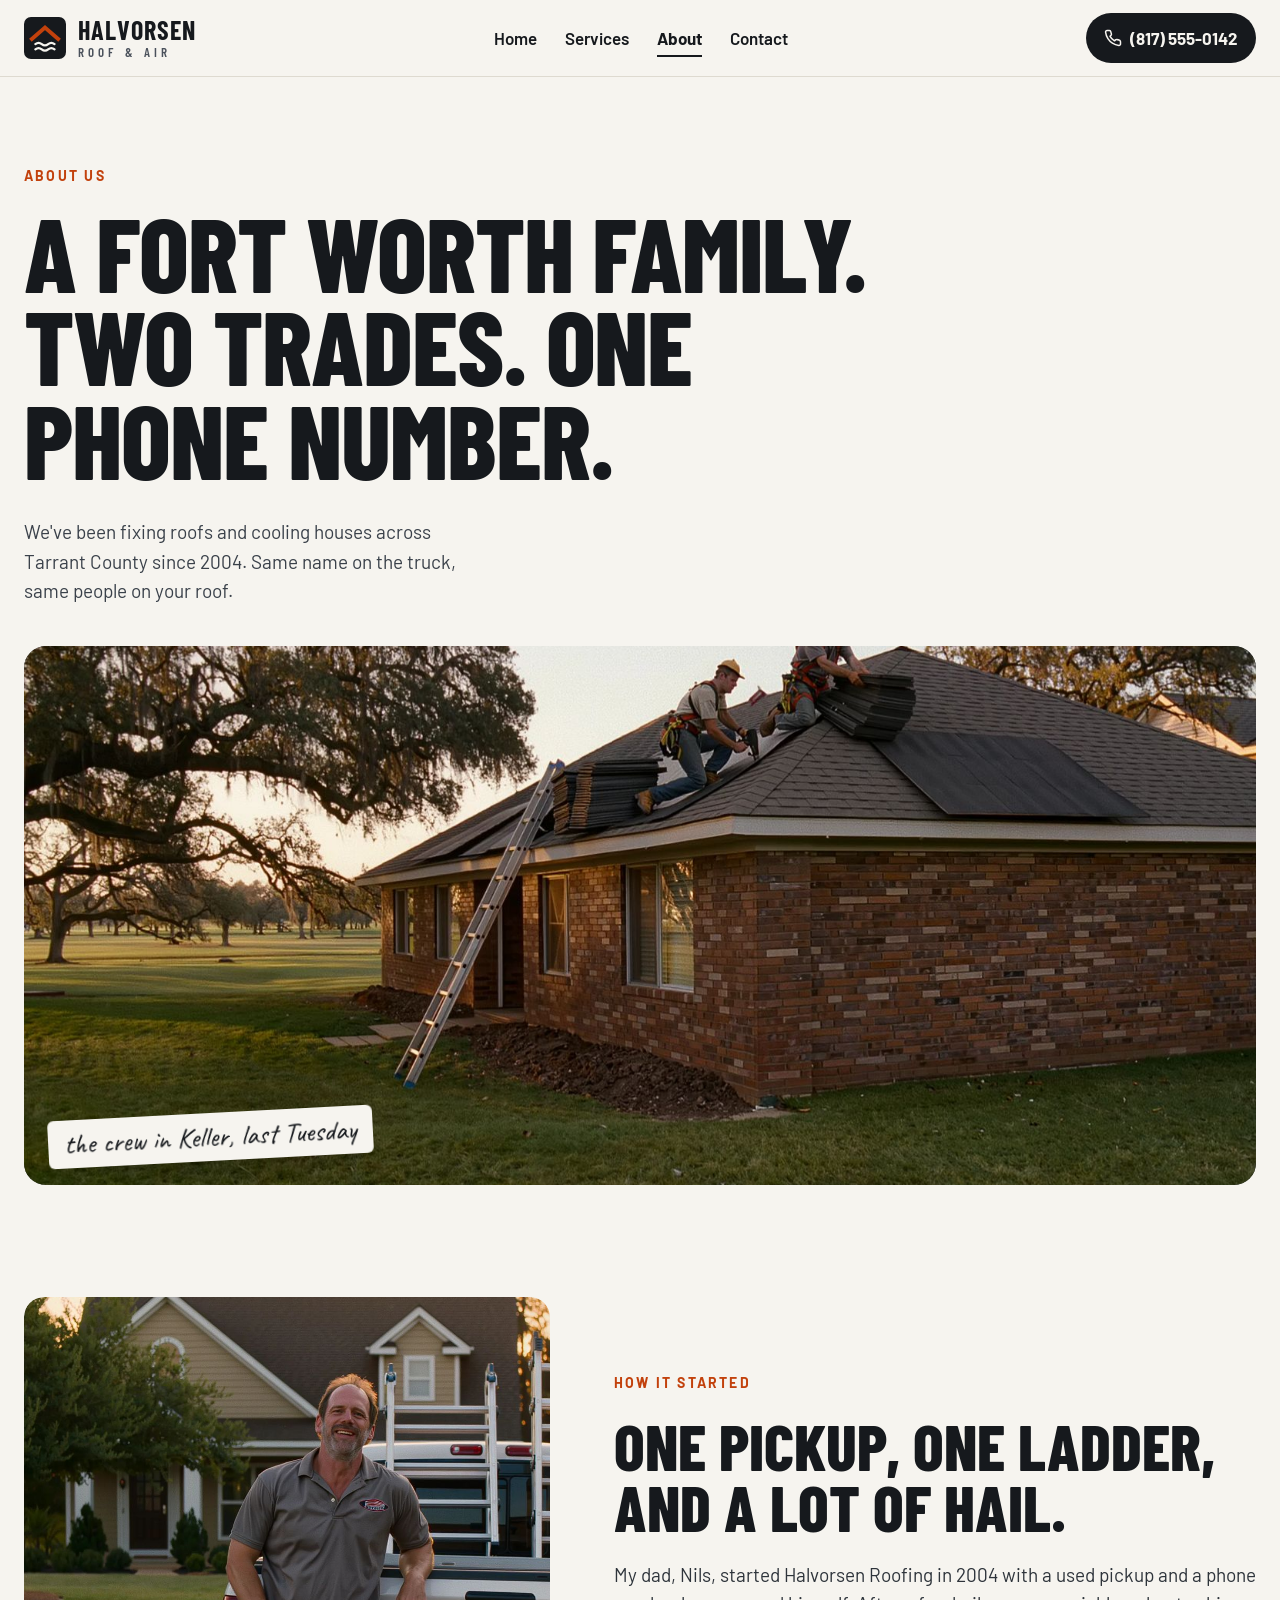
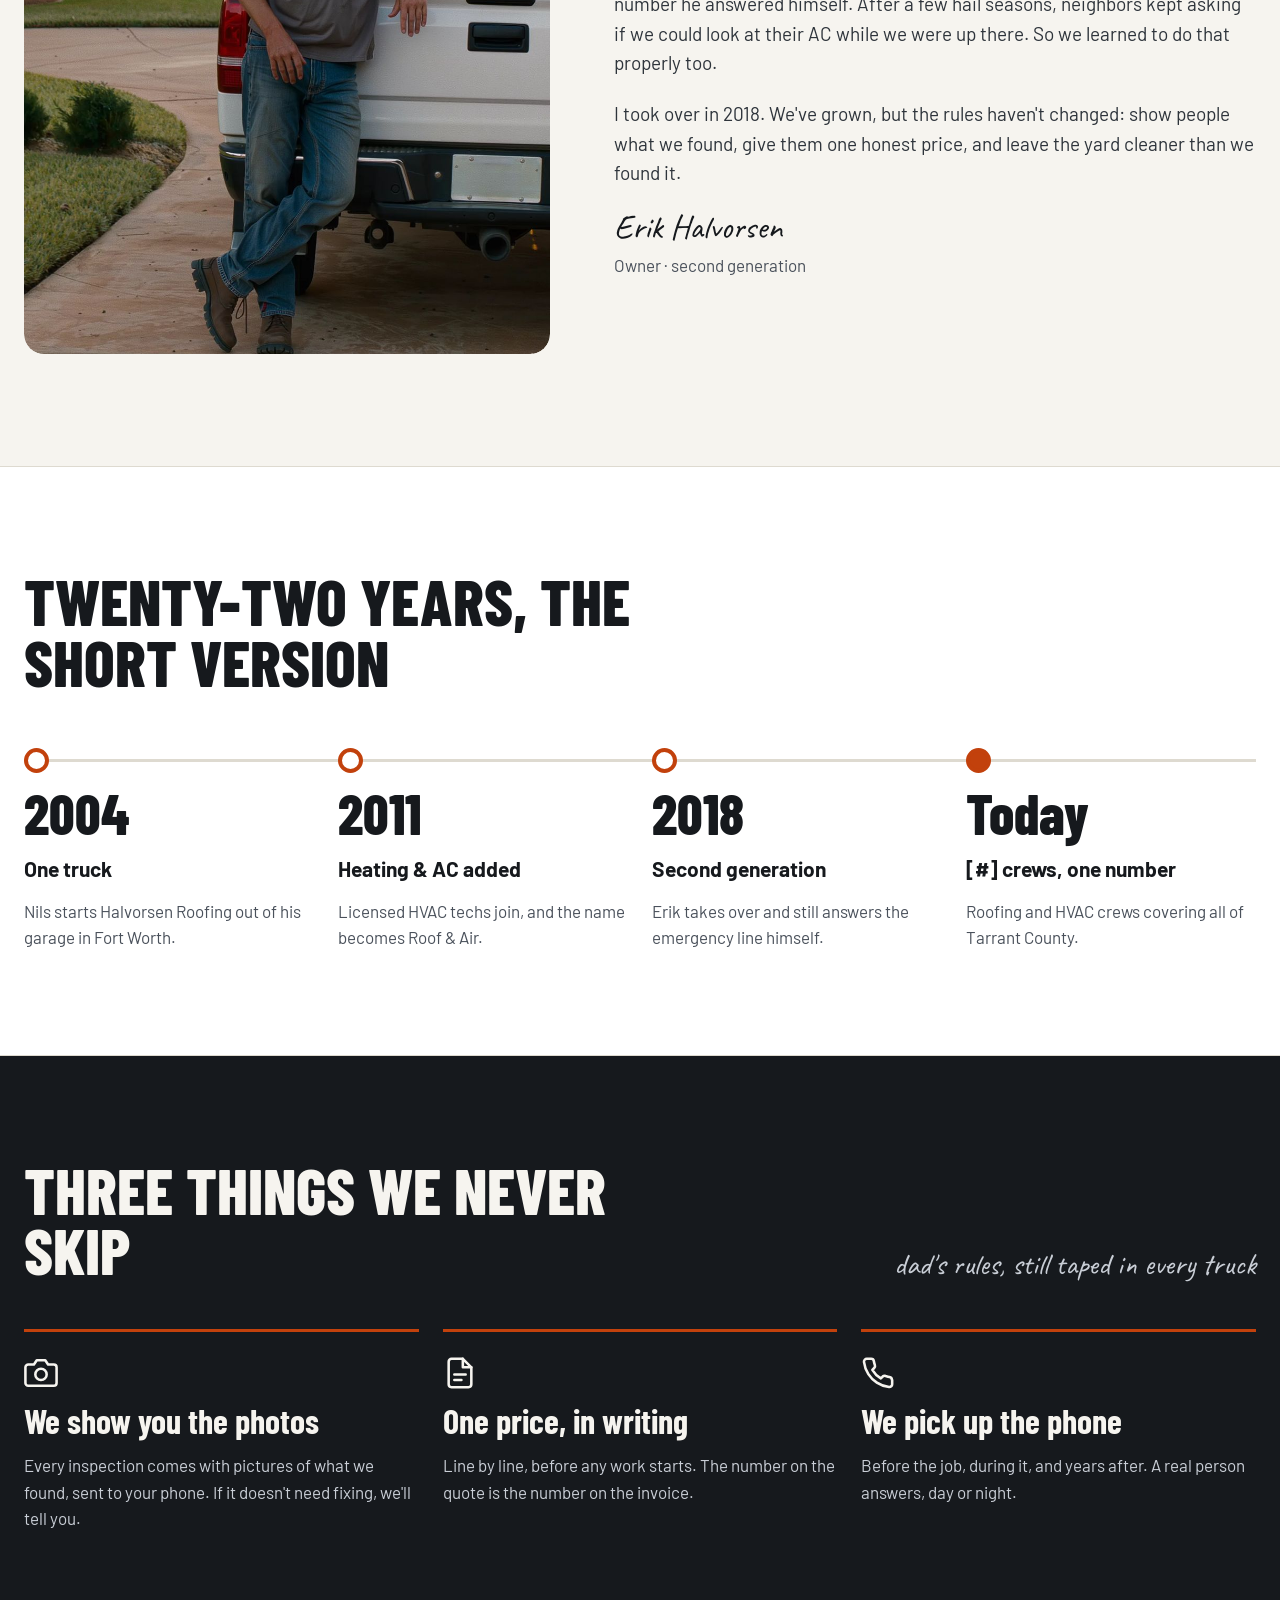
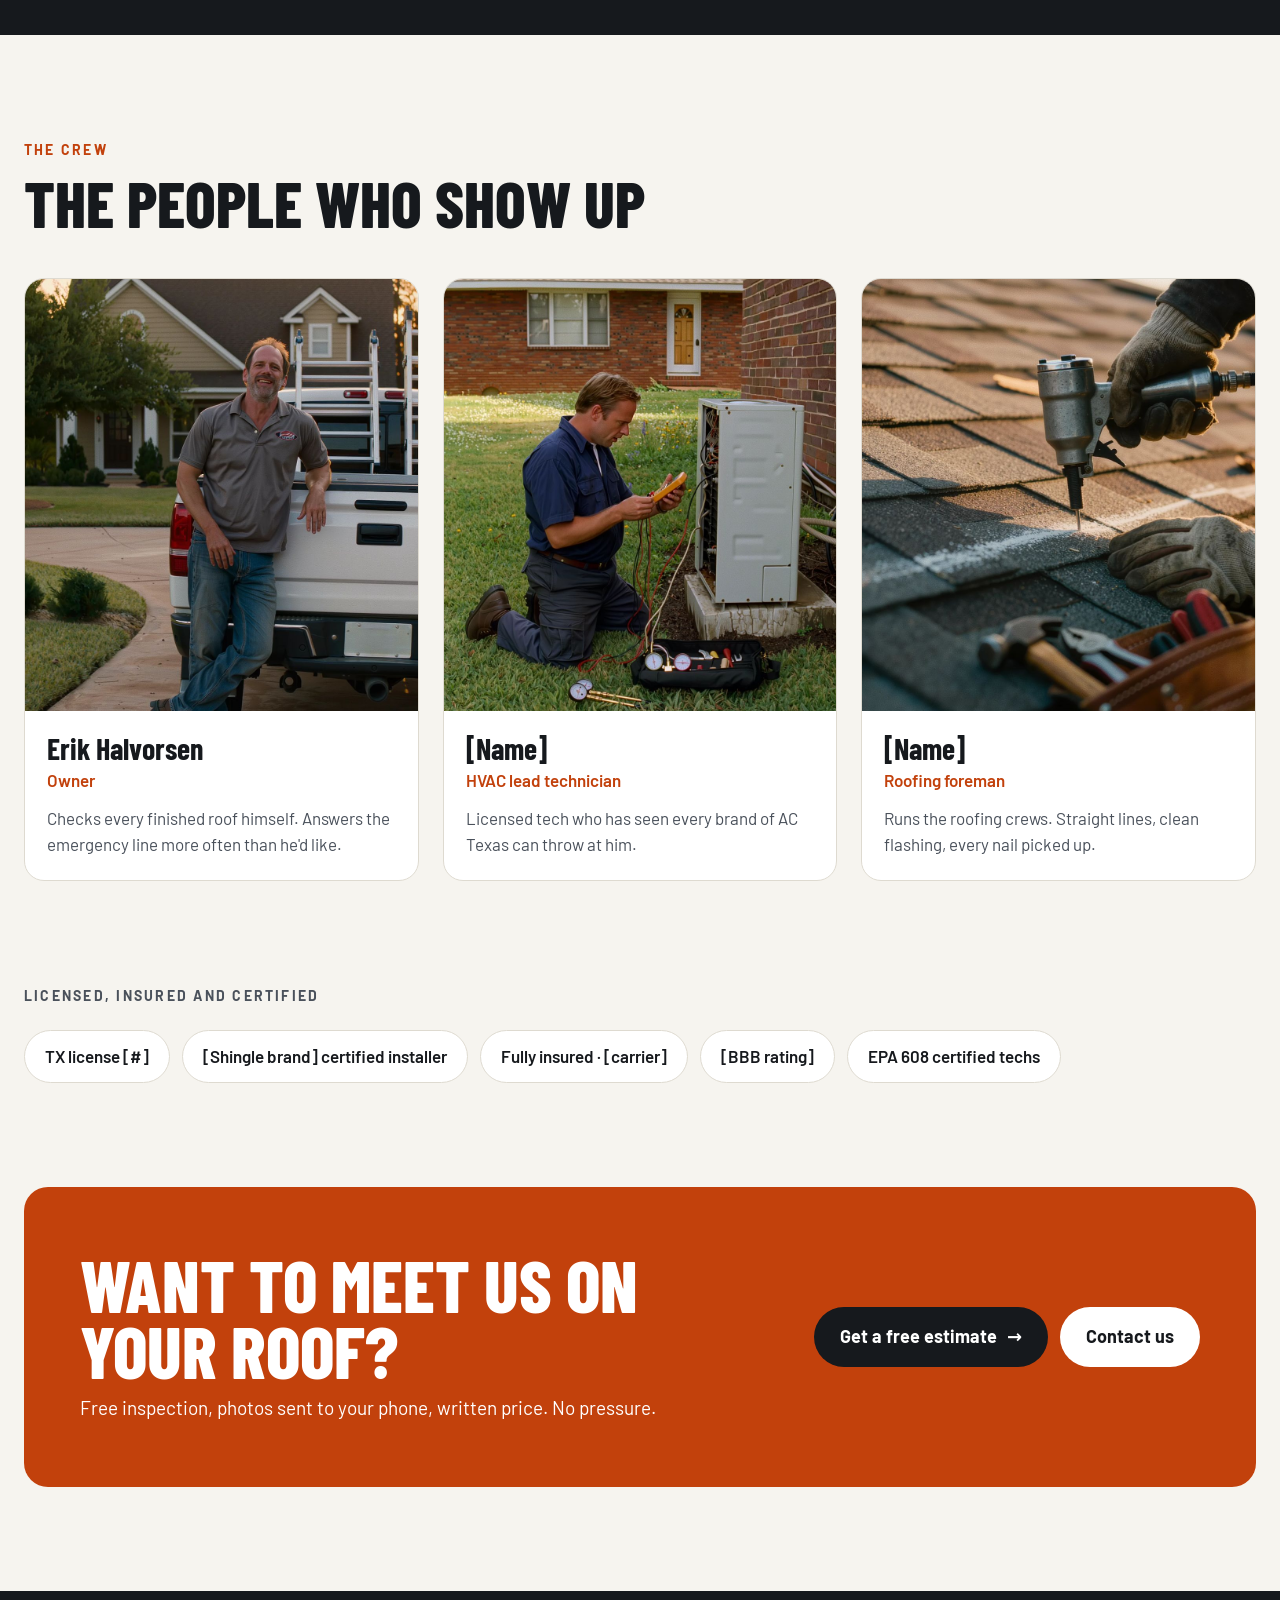
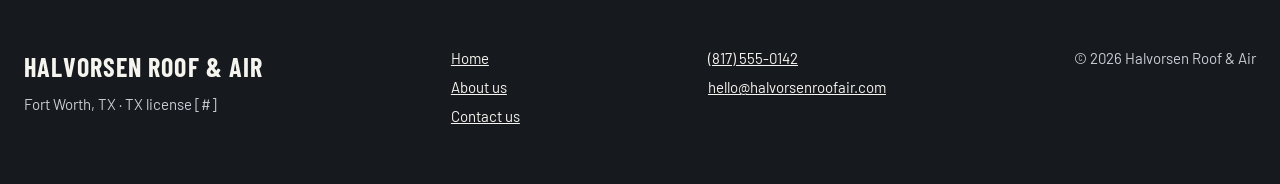
==== about.html @ 47e4689a "Add Halvorsen Roof & Air website Home, About and Contact pages with step-by-step estimate and callba" ====
<!doctype html>
<html lang="en">
<head>
<meta charset="utf-8">
<meta name="viewport" content="width=device-width, initial-scale=1">
<title>About us | Halvorsen Roof & Air, Fort Worth TX</title>
<meta name="description" content="Meet the Halvorsen family and crew: roofing and heating &amp; AC across Tarrant County since 2004.">
<meta name="theme-color" content="#16191D">
<meta property="og:title" content="About us | Halvorsen Roof & Air, Fort Worth TX">
<meta property="og:description" content="Meet the Halvorsen family and crew: roofing and heating &amp; AC across Tarrant County since 2004.">
<link rel="icon" href="assets/favicon.svg" type="image/svg+xml">
<link rel="preconnect" href="https://fonts.googleapis.com">
<link rel="stylesheet" href="https://fonts.googleapis.com/css2?family=Barlow+Condensed:wght@600;700;800&amp;family=Barlow:wght@400;500;600;700&amp;family=Caveat:wght@600&amp;display=swap">
<style>
body{margin:0;background:#F6F4EF}
a{color:#C2410C}a:hover{color:#9A3412}
.hx *{box-sizing:border-box}
.wrap{max-width:1280px;margin:0 auto;padding:0 24px}
.navlinks{display:flex;gap:28px;align-items:center}
.navlinks a{position:relative}
.navlinks a::after{content:"";position:absolute;left:0;right:0;bottom:-6px;height:2px;background:currentColor;transform:scaleX(0);transform-origin:left;transition:transform .3s ease}
.navlinks a:hover::after,.navlinks a.on::after{transform:scaleX(1)}
.btn{transition:transform .25s cubic-bezier(.2,.7,.2,1),box-shadow .25s ease}
.btn:hover{transform:translateY(-2px);box-shadow:0 10px 24px -10px rgba(22,25,29,.45)}
.btn,.chip{white-space:nowrap}
.three{display:grid;grid-template-columns:repeat(3,minmax(0,1fr));gap:24px}
.four{display:grid;grid-template-columns:repeat(4,minmax(0,1fr));gap:24px}
.split{display:grid;grid-template-columns:minmax(0,0.9fr) minmax(0,1.1fr);gap:64px;align-items:center}
.zoom{overflow:hidden}
.zoom img{transition:transform .9s cubic-bezier(.2,.7,.2,1)}
.card:hover .zoom img,.zoom:hover img{transform:scale(1.05)}
.card{transition:transform .35s cubic-bezier(.2,.7,.2,1),box-shadow .35s ease}
.card:hover{transform:translateY(-4px);box-shadow:0 24px 48px -28px rgba(22,25,29,.5)}
.chip{transition:background-color .25s ease,color .25s ease}
.chip:hover{background:#16191D !important;color:#F6F4EF !important}
.arrow{display:inline-block;transition:transform .25s ease}
a:hover .arrow{transform:translateX(5px)}
@keyframes rise{from{opacity:0;transform:translateY(28px)}to{opacity:1;transform:none}}
@keyframes kenburns{from{transform:scale(1.1)}to{transform:scale(1)}}
@keyframes pulse{0%{box-shadow:0 0 0 0 rgba(74,222,128,.7)}70%{box-shadow:0 0 0 10px rgba(74,222,128,0)}100%{box-shadow:0 0 0 0 rgba(74,222,128,0)}}
@keyframes grow{from{transform:scaleX(0)}to{transform:scaleX(1)}}
@keyframes tilt{from{opacity:0;transform:rotate(-8deg) translateY(16px)}to{opacity:1;transform:rotate(-3deg)}}
.in1{animation:rise .9s cubic-bezier(.2,.7,.2,1) both .1s}
.in2{animation:rise .9s cubic-bezier(.2,.7,.2,1) both .25s}
.in3{animation:rise .9s cubic-bezier(.2,.7,.2,1) both .4s}
.kb{animation:kenburns 2.6s cubic-bezier(.2,.7,.2,1) both}
.sticker{animation:tilt .8s cubic-bezier(.2,.7,.2,1) both 1s;transform:rotate(-3deg)}
.dot{width:10px;height:10px;border-radius:50%;background:#4ADE80;animation:pulse 2s infinite}
.line{transform-origin:left;transform:scaleX(1)}
@supports (animation-timeline: view()){
.rv{animation:rise linear both;animation-timeline:view();animation-range:entry 0% cover 28%}
.rv2{animation:rise linear both;animation-timeline:view();animation-range:entry 8% cover 34%}
.rv3{animation:rise linear both;animation-timeline:view();animation-range:entry 16% cover 40%}
.rv4{animation:rise linear both;animation-timeline:view();animation-range:entry 24% cover 46%}
.line{animation:grow linear both;animation-timeline:view();animation-range:entry 10% cover 55%}
}
@media (prefers-reduced-motion: reduce){.in1,.in2,.in3,.kb,.sticker,.dot,.rv,.rv2,.rv3,.rv4,.line{animation:none !important}}
.mbar{display:none}
.navcall{display:flex}
@media (max-width:1024px){
.split{grid-template-columns:minmax(0,1fr);gap:36px}
.four{grid-template-columns:repeat(2,minmax(0,1fr))}
.three{grid-template-columns:minmax(0,1fr)}
.tl-line{display:none}
}
@media (max-width:860px){.navlinks{display:none}}
@media (max-width:700px){
.four{grid-template-columns:minmax(0,1fr)}
.h1{font-size:54px !important}
.h2{font-size:40px !important}
.sec{padding-top:64px !important;padding-bottom:64px !important}
.heroimg{aspect-ratio:4 / 5 !important;border-radius:14px !important}
.navcall{display:none}
.cta{padding:40px 24px !important}
.mbar{display:grid;grid-template-columns:repeat(2,minmax(0,1fr));position:fixed;left:0;right:0;bottom:0;z-index:30;background:rgba(22,25,29,.92);-webkit-backdrop-filter:blur(10px);backdrop-filter:blur(10px);padding:10px 12px;gap:10px}
.hx{padding-bottom:72px}
}
</style>
<link rel="stylesheet" href="assets/site.css">
</head>
<body>
<div class="hx" style="font-family: 'Barlow', system-ui, sans-serif; color: #16191D; background: #F6F4EF; font-size: 17px; line-height: 1.55">

<header style="position: sticky; top: 0; z-index: 20; background: rgba(246,244,239,0.86); -webkit-backdrop-filter: blur(12px); backdrop-filter: blur(12px); border-bottom: 1px solid #DEDAD0">
<div class="wrap" style="display: flex; justify-content: space-between; align-items: center; gap: 24px; min-height: 76px">
<a href="index.html" style="display: flex; align-items: center; gap: 12px; color: #16191D; text-decoration: none">
<svg width="42" height="42" viewBox="0 0 48 48" aria-hidden="true"><rect width="48" height="48" rx="8" fill="#16191D"></rect><polyline points="9,25 24,12 39,25" fill="none" stroke="#C2410C" stroke-width="4.5" stroke-linejoin="miter" stroke-linecap="square"></polyline><path d="M13 31 q3.7 -3 7.3 0 t7.3 0 t7.3 0" fill="none" stroke="#F6F4EF" stroke-width="2.6" stroke-linecap="round"></path><path d="M13 37 q3.7 -3 7.3 0 t7.3 0 t7.3 0" fill="none" stroke="#F6F4EF" stroke-width="2.6" stroke-linecap="round"></path></svg>
<span style="display: flex; flex-direction: column; line-height: 1">
<span style="font-family: 'Barlow Condensed', sans-serif; font-weight: 700; font-size: 26px; letter-spacing: 0.04em">HALVORSEN</span>
<span style="font-family: 'Barlow Condensed', sans-serif; font-weight: 600; font-size: 13px; letter-spacing: 0.32em; color: #4A515B; margin-top: 3px">ROOF &amp; AIR</span>
</span>
</a>
<nav class="navlinks" aria-label="Main">
<a href="index.html" style="color: #16191D; text-decoration: none; font-weight: 600">Home</a>
<a href="index.html#services" style="color: #16191D; text-decoration: none; font-weight: 600">Services</a>
<a href="about.html" class="on" aria-current="page" style="color: #16191D; text-decoration: none; font-weight: 700">About</a>
<a href="contact.html" style="color: #16191D; text-decoration: none; font-weight: 600">Contact</a>
</nav>
<a class="navcall btn" href="tel:+18175550142" style="align-items: center; gap: 8px; background: #16191D; color: #F6F4EF; text-decoration: none; font-weight: 700; padding: 12px 18px; border-radius: 999px; min-height: 48px">
<svg width="18" height="18" viewBox="0 0 24 24" fill="none" stroke="currentColor" stroke-width="2" stroke-linecap="round" stroke-linejoin="round" aria-hidden="true"><path d="M22 16.9v3a2 2 0 0 1-2.2 2 19.8 19.8 0 0 1-8.6-3.1 19.5 19.5 0 0 1-6-6A19.8 19.8 0 0 1 2.1 4.2 2 2 0 0 1 4.1 2h3a2 2 0 0 1 2 1.7c.1.9.4 1.8.7 2.7a2 2 0 0 1-.5 2.1L8 9.8a16 16 0 0 0 6 6l1.3-1.3a2 2 0 0 1 2.1-.4c.9.3 1.8.6 2.7.7a2 2 0 0 1 1.7 2z"></path></svg>
(817) 555-0142
</a>
</div>
</header>

<section class="sec" style="padding: 88px 0 0">
<div class="wrap" style="display: flex; flex-direction: column; gap: 40px">
<div style="display: flex; justify-content: space-between; align-items: flex-end; gap: 32px; flex-wrap: wrap">
<div style="display: flex; flex-direction: column; gap: 18px; max-width: 900px">
<span class="in1" style="font-weight: 700; font-size: 14px; letter-spacing: 0.16em; text-transform: uppercase; color: #C2410C">About us</span>
<h1 class="h1 in2" style="margin: 0; font-family: 'Barlow Condensed', sans-serif; font-weight: 800; font-size: 104px; line-height: 0.9; letter-spacing: -0.01em; text-transform: uppercase">A Fort Worth family. Two trades. One phone number.</h1>
</div>
<p class="in3" style="margin: 0; font-size: 19px; color: #3A414A; max-width: 24em">We've been fixing roofs and cooling houses across Tarrant County since 2004. Same name on the truck, same people on your roof.</p>
</div>
<div class="heroimg in3" style="position: relative; aspect-ratio: 16 / 7; border-radius: 22px; overflow: hidden; background: #2A3038">
<img class="kb" src="assets/crew-wide.jpg" alt="Halvorsen crew roofing a brick home under live oaks" style="position: absolute; inset: 0; width: 100%; height: 100%; object-fit: cover">
<span class="sticker" style="position: absolute; left: 24px; bottom: 24px; background: #F6F4EF; color: #16191D; font-family: 'Caveat', cursive; font-size: 28px; line-height: 1; padding: 10px 16px; border-radius: 6px; box-shadow: 0 10px 24px -12px rgba(0,0,0,.5)">the crew in Keller, last Tuesday</span>
</div>
</div>
</section>

<section class="sec" style="padding: 112px 0">
<div class="wrap split">
<div class="rv zoom" style="position: relative; border-radius: 20px; aspect-ratio: 4 / 5">
<img src="assets/owner.jpg" alt="Erik Halvorsen, owner, leaning on his work truck" style="width: 100%; height: 100%; object-fit: cover; display: block; border-radius: 20px">
</div>
<div class="rv2" style="display: flex; flex-direction: column; gap: 22px">
<span style="font-weight: 700; font-size: 14px; letter-spacing: 0.16em; text-transform: uppercase; color: #C2410C">How it started</span>
<h2 class="h2" style="margin: 0; font-family: 'Barlow Condensed', sans-serif; font-weight: 800; font-size: 64px; line-height: 0.95; text-transform: uppercase">One pickup, one ladder, and a lot of hail.</h2>
<p style="margin: 0; font-size: 19px; color: #2E343B">My dad, Nils, started Halvorsen Roofing in 2004 with a used pickup and a phone number he answered himself. After a few hail seasons, neighbors kept asking if we could look at their AC while we were up there. So we learned to do that properly too.</p>
<p style="margin: 0; font-size: 19px; color: #2E343B">I took over in 2018. We've grown, but the rules haven't changed: show people what we found, give them one honest price, and leave the yard cleaner than we found it.</p>
<span style="font-family: 'Caveat', cursive; font-size: 34px; color: #16191D; line-height: 1">Erik Halvorsen</span>
<span style="color: #4A515B; margin-top: -14px">Owner · second generation</span>
</div>
</div>
</section>

<section class="sec" style="padding: 104px 0; background: #FFFFFF; border-top: 1px solid #DEDAD0; border-bottom: 1px solid #DEDAD0">
<div class="wrap" style="display: flex; flex-direction: column; gap: 56px">
<h2 class="h2 rv" style="margin: 0; font-family: 'Barlow Condensed', sans-serif; font-weight: 800; font-size: 64px; line-height: 0.95; text-transform: uppercase; max-width: 760px">Twenty-two years, the short version</h2>
<div style="position: relative">
<div class="tl-line" aria-hidden="true" style="position: absolute; left: 0; right: 0; top: 11px; height: 3px; background: #DEDAD0"><div class="line" style="height: 100%; background: #C2410C"></div></div>
<ol class="four" style="list-style: none; margin: 0; padding: 0; position: relative">
<li class="rv" style="display: flex; flex-direction: column; gap: 12px">
<span aria-hidden="true" style="width: 25px; height: 25px; border-radius: 50%; background: #FFFFFF; border: 4px solid #C2410C"></span>
<span style="font-family: 'Barlow Condensed', sans-serif; font-weight: 800; font-size: 56px; line-height: 1">2004</span>
<h3 style="margin: 0; font-size: 21px">One truck</h3>
<p style="margin: 0; color: #4A515B">Nils starts Halvorsen Roofing out of his garage in Fort Worth.</p>
</li>
<li class="rv2" style="display: flex; flex-direction: column; gap: 12px">
<span aria-hidden="true" style="width: 25px; height: 25px; border-radius: 50%; background: #FFFFFF; border: 4px solid #C2410C"></span>
<span style="font-family: 'Barlow Condensed', sans-serif; font-weight: 800; font-size: 56px; line-height: 1">2011</span>
<h3 style="margin: 0; font-size: 21px">Heating &amp; AC added</h3>
<p style="margin: 0; color: #4A515B">Licensed HVAC techs join, and the name becomes Roof &amp; Air.</p>
</li>
<li class="rv3" style="display: flex; flex-direction: column; gap: 12px">
<span aria-hidden="true" style="width: 25px; height: 25px; border-radius: 50%; background: #FFFFFF; border: 4px solid #C2410C"></span>
<span style="font-family: 'Barlow Condensed', sans-serif; font-weight: 800; font-size: 56px; line-height: 1">2018</span>
<h3 style="margin: 0; font-size: 21px">Second generation</h3>
<p style="margin: 0; color: #4A515B">Erik takes over and still answers the emergency line himself.</p>
</li>
<li class="rv4" style="display: flex; flex-direction: column; gap: 12px">
<span aria-hidden="true" style="width: 25px; height: 25px; border-radius: 50%; background: #C2410C; border: 4px solid #C2410C"></span>
<span style="font-family: 'Barlow Condensed', sans-serif; font-weight: 800; font-size: 56px; line-height: 1">Today</span>
<h3 style="margin: 0; font-size: 21px">[#] crews, one number</h3>
<p style="margin: 0; color: #4A515B">Roofing and HVAC crews covering all of Tarrant County.</p>
</li>
</ol>
</div>
</div>
</section>

<section class="sec" style="padding: 104px 0; background: #16191D; color: #F6F4EF">
<div class="wrap" style="display: flex; flex-direction: column; gap: 48px">
<div class="rv" style="display: flex; justify-content: space-between; align-items: flex-end; gap: 24px; flex-wrap: wrap">
<h2 class="h2" style="margin: 0; font-family: 'Barlow Condensed', sans-serif; font-weight: 800; font-size: 64px; line-height: 0.95; text-transform: uppercase; max-width: 700px">Three things we never skip</h2>
<span style="font-family: 'Caveat', cursive; font-size: 30px; line-height: 1.1; color: #C9CED6">dad's rules, still taped in every truck</span>
</div>
<div class="three">
<div class="rv" style="display: flex; flex-direction: column; gap: 14px; border-top: 3px solid #C2410C; padding-top: 24px">
<svg width="34" height="34" viewBox="0 0 24 24" fill="none" stroke="currentColor" stroke-width="1.8" stroke-linecap="round" stroke-linejoin="round" aria-hidden="true"><path d="M23 19a2 2 0 0 1-2 2H3a2 2 0 0 1-2-2V8a2 2 0 0 1 2-2h4l2-3h6l2 3h4a2 2 0 0 1 2 2z"></path><circle cx="12" cy="13" r="4"></circle></svg>
<h3 style="margin: 0; font-family: 'Barlow Condensed', sans-serif; font-weight: 700; font-size: 34px; line-height: 1">We show you the photos</h3>
<p style="margin: 0; color: #C9CED6">Every inspection comes with pictures of what we found, sent to your phone. If it doesn't need fixing, we'll tell you.</p>
</div>
<div class="rv2" style="display: flex; flex-direction: column; gap: 14px; border-top: 3px solid #C2410C; padding-top: 24px">
<svg width="34" height="34" viewBox="0 0 24 24" fill="none" stroke="currentColor" stroke-width="1.8" stroke-linecap="round" stroke-linejoin="round" aria-hidden="true"><path d="M14 2H6a2 2 0 0 0-2 2v16a2 2 0 0 0 2 2h12a2 2 0 0 0 2-2V8z"></path><path d="M14 2v6h6M8 13h8M8 17h5"></path></svg>
<h3 style="margin: 0; font-family: 'Barlow Condensed', sans-serif; font-weight: 700; font-size: 34px; line-height: 1">One price, in writing</h3>
<p style="margin: 0; color: #C9CED6">Line by line, before any work starts. The number on the quote is the number on the invoice.</p>
</div>
<div class="rv3" style="display: flex; flex-direction: column; gap: 14px; border-top: 3px solid #C2410C; padding-top: 24px">
<svg width="34" height="34" viewBox="0 0 24 24" fill="none" stroke="currentColor" stroke-width="1.8" stroke-linecap="round" stroke-linejoin="round" aria-hidden="true"><path d="M22 16.9v3a2 2 0 0 1-2.2 2 19.8 19.8 0 0 1-8.6-3.1 19.5 19.5 0 0 1-6-6A19.8 19.8 0 0 1 2.1 4.2 2 2 0 0 1 4.1 2h3a2 2 0 0 1 2 1.7c.1.9.4 1.8.7 2.7a2 2 0 0 1-.5 2.1L8 9.8a16 16 0 0 0 6 6l1.3-1.3a2 2 0 0 1 2.1-.4c.9.3 1.8.6 2.7.7a2 2 0 0 1 1.7 2z"></path></svg>
<h3 style="margin: 0; font-family: 'Barlow Condensed', sans-serif; font-weight: 700; font-size: 34px; line-height: 1">We pick up the phone</h3>
<p style="margin: 0; color: #C9CED6">Before the job, during it, and years after. A real person answers, day or night.</p>
</div>
</div>
</div>
</section>

<section class="sec" style="padding: 104px 0">
<div class="wrap" style="display: flex; flex-direction: column; gap: 44px">
<div class="rv" style="display: flex; flex-direction: column; gap: 12px; max-width: 760px">
<span style="font-weight: 700; font-size: 14px; letter-spacing: 0.16em; text-transform: uppercase; color: #C2410C">The crew</span>
<h2 class="h2" style="margin: 0; font-family: 'Barlow Condensed', sans-serif; font-weight: 800; font-size: 64px; line-height: 0.95; text-transform: uppercase">The people who show up</h2>
</div>
<div class="three">
<article class="card rv" style="background: #FFFFFF; border: 1px solid #DEDAD0; border-radius: 20px; overflow: hidden; display: flex; flex-direction: column">
<div class="zoom" style="aspect-ratio: 4 / 4.4"><img src="assets/owner.jpg" alt="Erik Halvorsen" style="width: 100%; height: 100%; object-fit: cover; object-position: 50% 15%; display: block"></div>
<div style="padding: 22px; display: flex; flex-direction: column; gap: 4px">
<h3 style="margin: 0; font-family: 'Barlow Condensed', sans-serif; font-weight: 700; font-size: 30px; line-height: 1">Erik Halvorsen</h3>
<span style="font-weight: 600; color: #C2410C">Owner</span>
<p style="margin: 8px 0 0; color: #4A515B">Checks every finished roof himself. Answers the emergency line more often than he'd like.</p>
</div>
</article>
<article class="card rv2" style="background: #FFFFFF; border: 1px solid #DEDAD0; border-radius: 20px; overflow: hidden; display: flex; flex-direction: column">
<div class="zoom" style="aspect-ratio: 4 / 4.4"><img src="assets/ac-tech.jpg" alt="HVAC lead technician at work" style="width: 100%; height: 100%; object-fit: cover; object-position: 50% 35%; display: block"></div>
<div style="padding: 22px; display: flex; flex-direction: column; gap: 4px">
<h3 style="margin: 0; font-family: 'Barlow Condensed', sans-serif; font-weight: 700; font-size: 30px; line-height: 1">[Name]</h3>
<span style="font-weight: 600; color: #C2410C">HVAC lead technician</span>
<p style="margin: 8px 0 0; color: #4A515B">Licensed tech who has seen every brand of AC Texas can throw at him.</p>
</div>
</article>
<article class="card rv3" style="background: #FFFFFF; border: 1px solid #DEDAD0; border-radius: 20px; overflow: hidden; display: flex; flex-direction: column">
<div class="zoom" style="aspect-ratio: 4 / 4.4"><img src="assets/roof-detail.jpg" alt="Roofing foreman nailing shingles" style="width: 100%; height: 100%; object-fit: cover; display: block"></div>
<div style="padding: 22px; display: flex; flex-direction: column; gap: 4px">
<h3 style="margin: 0; font-family: 'Barlow Condensed', sans-serif; font-weight: 700; font-size: 30px; line-height: 1">[Name]</h3>
<span style="font-weight: 600; color: #C2410C">Roofing foreman</span>
<p style="margin: 8px 0 0; color: #4A515B">Runs the roofing crews. Straight lines, clean flashing, every nail picked up.</p>
</div>
</article>
</div>
</div>
</section>

<section class="sec" style="padding: 0 0 104px">
<div class="wrap" style="display: flex; flex-direction: column; gap: 24px">
<span class="rv" style="font-weight: 700; font-size: 14px; letter-spacing: 0.16em; text-transform: uppercase; color: #4A515B">Licensed, insured and certified</span>
<ul class="rv2" style="list-style: none; margin: 0; padding: 0; display: flex; flex-wrap: wrap; gap: 12px">
<li class="chip" style="background: #FFFFFF; border: 1px solid #DEDAD0; border-radius: 999px; padding: 12px 20px; font-weight: 600">TX license [#]</li>
<li class="chip" style="background: #FFFFFF; border: 1px solid #DEDAD0; border-radius: 999px; padding: 12px 20px; font-weight: 600">[Shingle brand] certified installer</li>
<li class="chip" style="background: #FFFFFF; border: 1px solid #DEDAD0; border-radius: 999px; padding: 12px 20px; font-weight: 600">Fully insured · [carrier]</li>
<li class="chip" style="background: #FFFFFF; border: 1px solid #DEDAD0; border-radius: 999px; padding: 12px 20px; font-weight: 600">[BBB rating]</li>
<li class="chip" style="background: #FFFFFF; border: 1px solid #DEDAD0; border-radius: 999px; padding: 12px 20px; font-weight: 600">EPA 608 certified techs</li>
</ul>
</div>
</section>

<section class="sec" style="padding: 0 0 104px">
<div class="wrap">
<div class="cta rv" style="background: #C2410C; color: #FFFFFF; border-radius: 24px; padding: 64px 56px; display: flex; justify-content: space-between; align-items: center; gap: 32px; flex-wrap: wrap">
<div style="display: flex; flex-direction: column; gap: 10px; max-width: 640px">
<h2 class="h2" style="margin: 0; font-family: 'Barlow Condensed', sans-serif; font-weight: 800; font-size: 72px; line-height: 0.92; text-transform: uppercase">Want to meet us on your roof?</h2>
<p style="margin: 0; font-size: 19px">Free inspection, photos sent to your phone, written price. No pressure.</p>
</div>
<div style="display: flex; gap: 12px; flex-wrap: wrap">
<a class="btn" href="index.html#quote" style="background: #16191D; color: #FFFFFF; text-decoration: none; font-weight: 700; font-size: 18px; padding: 16px 26px; border-radius: 999px; min-height: 56px; display: inline-flex; align-items: center; gap: 10px">Get a free estimate <span class="arrow" aria-hidden="true">→</span></a>
<a class="btn" href="contact.html" style="background: #FFFFFF; color: #16191D; text-decoration: none; font-weight: 700; font-size: 18px; padding: 16px 26px; border-radius: 999px; min-height: 56px; display: inline-flex; align-items: center">Contact us</a>
</div>
</div>
</div>
</section>

<footer style="background: #16191D; color: #C9CED6; padding: 56px 0; font-size: 15px">
<div class="wrap" style="display: flex; justify-content: space-between; gap: 32px; flex-wrap: wrap">
<div style="display: flex; flex-direction: column; gap: 6px">
<span style="font-family: 'Barlow Condensed', sans-serif; font-weight: 700; font-size: 26px; letter-spacing: 0.04em; color: #F6F4EF">HALVORSEN ROOF &amp; AIR</span>
<span>Fort Worth, TX · TX license [#]</span>
</div>
<nav aria-label="Footer" style="display: flex; flex-direction: column; gap: 6px">
<a href="index.html" style="color: #F6F4EF">Home</a>
<a href="about.html" style="color: #F6F4EF">About us</a>
<a href="contact.html" style="color: #F6F4EF">Contact us</a>
</nav>
<div style="display: flex; flex-direction: column; gap: 6px">
<a href="tel:+18175550142" style="color: #F6F4EF">(817) 555-0142</a>
<a href="mailto:hello@halvorsenroofair.com" style="color: #F6F4EF">hello@halvorsenroofair.com</a>
</div>
<span>© 2026 Halvorsen Roof &amp; Air</span>
</div>
</footer>

<div class="mbar">
<a href="tel:+18175550142" style="background: #F6F4EF; color: #16191D; text-decoration: none; font-weight: 700; border-radius: 999px; min-height: 50px; display: flex; align-items: center; justify-content: center">Call now</a>
<a href="index.html#quote" style="background: #C2410C; color: #FFFFFF; text-decoration: none; font-weight: 700; border-radius: 999px; min-height: 50px; display: flex; align-items: center; justify-content: center">Free estimate</a>
</div>

</div>
<form name="estimate" data-netlify="true" netlify-honeypot="bot-field" hidden>
<input name="bot-field"><input name="service"><input name="home_size"><input name="urgency"><input name="estimate"><input name="zip"><input name="name"><input name="phone">
</form>
<form name="callback" data-netlify="true" netlify-honeypot="bot-field" hidden>
<input name="bot-field"><input name="topic"><input name="detail"><input name="best_time"><input name="name"><input name="phone">
</form>
<script src="assets/site.js" defer></script>
</body>
</html>
---- assets/site.css ----
/* Styles for the interactive parts (estimate, callback form, FAQ, hours) */
html{scroll-behavior:smooth}
@keyframes rise{from{opacity:0;transform:translateY(28px)}to{opacity:1;transform:none}}
@keyframes pop{from{opacity:0;transform:scale(.6)}to{opacity:1;transform:none}}
#quote{scroll-margin-top:84px}
.opt{font:inherit;text-align:left;cursor:pointer;padding:18px 20px;border-radius:14px;border:1.5px solid #CFCAC0;background:#FFFFFF;color:#16191D;display:flex;flex-direction:column;justify-content:center;gap:4px;min-height:84px}
.opt.sel{background:#16191D;color:#FFFFFF;border-color:#16191D}
.opt .ol{font-weight:700;font-size:18px}
.opt .os{font-size:14px;opacity:.75}
.wq{margin:0;font-family:'Barlow Condensed',sans-serif;font-weight:700;font-size:40px;line-height:1}
.wsub{margin:8px 0 0;color:#4A515B}
.wstep{display:flex;flex-direction:column;gap:22px;animation:rise .5s cubic-bezier(.2,.7,.2,1) both}
.wfield{display:flex;flex-direction:column;gap:8px;font-weight:600;font-size:15px;max-width:420px}
.wfield input{font:inherit;font-weight:500;font-size:22px;padding:14px 16px;border:1.5px solid #8C8578;border-radius:12px;min-height:58px;background:#FFFFFF;color:#16191D;width:100%;transition:border-color .2s ease,box-shadow .2s ease}
.wfield input:focus{outline:none;border-color:#16191D;box-shadow:0 0 0 4px rgba(194,65,12,.18)}
.wbtn{align-self:flex-start;font:inherit;font-weight:700;font-size:18px;background:#16191D;color:#FFFFFF;border:0;border-radius:999px;padding:15px 26px;min-height:54px;cursor:pointer;display:inline-flex;align-items:center;gap:10px;white-space:nowrap;transition:transform .25s cubic-bezier(.2,.7,.2,1),box-shadow .25s ease}
.wbtn:hover{transform:translateY(-2px);box-shadow:0 10px 24px -10px rgba(22,25,29,.45)}
.wbtn.acc{background:#C2410C}
.wlink{align-self:flex-start;font:inherit;font-weight:600;font-size:16px;background:transparent;color:#3A414A;border:0;padding:10px 0;min-height:44px;cursor:pointer;margin-top:auto}
.werr{margin:0;color:#9F1239;font-weight:600}
.wprice{font-family:'Barlow Condensed',sans-serif;font-weight:800;font-size:72px;line-height:.95;letter-spacing:-.01em}
.wnote{display:flex;gap:12px;align-items:flex-start;background:#F6F4EF;border:1px solid #DEDAD0;border-radius:12px;padding:16px 18px;font-size:16px;color:#3A414A}
.wnote b{color:#C2410C}
.wdone{display:flex;flex-direction:column;gap:18px;animation:rise .5s cubic-bezier(.2,.7,.2,1) both}
.wtick{width:68px;height:68px;border-radius:50%;background:#16191D;color:#FFFFFF;display:flex;align-items:center;justify-content:center;animation:pop .5s cubic-bezier(.2,1.4,.4,1) both}
.wdone h3{margin:0;font-family:'Barlow Condensed',sans-serif;font-weight:800;font-size:52px;line-height:.95;text-transform:uppercase}
.wdone p{margin:0;font-size:19px;color:#3A414A;max-width:30em}
.wsign{font-family:'Caveat',cursive;font-size:28px;color:#16191D}
.wtags{display:flex;flex-wrap:wrap;gap:8px}
.wtags span{background:#F1ECE2;border-radius:999px;padding:7px 14px;font-weight:600;font-size:15px}
.steps li{display:flex;align-items:center;gap:12px;padding:11px 0;border-bottom:1px solid #DEDAD0;font-size:16px;font-weight:500;color:#6B6458}
.steps li .mk{width:18px;height:18px;border-radius:50%;flex:none;display:flex;align-items:center;justify-content:center;border:1.5px solid #A39D90;color:#FFFFFF;font-size:11px;font-weight:800}
.steps li.cur{color:#16191D;font-weight:700}
.steps li.cur .mk{background:#C2410C;border-color:#C2410C}
.steps li.done{color:#16191D}
.steps li.done .mk{background:#16191D;border-color:#16191D}
.hrs li{display:flex;justify-content:space-between;gap:12px;padding:12px;margin:0 -12px;border-radius:10px;font-weight:500}
.hrs li.today{background:#F1ECE2;font-weight:700}
.hrs .tag{margin-left:8px;font-size:13px;font-weight:700;letter-spacing:.08em;text-transform:uppercase;color:#C2410C}
.faqi{border-bottom:1.5px solid #16191D}
.faqi .faq{width:100%;font:inherit;text-align:left;cursor:pointer;background:transparent;border:0;color:#16191D;padding:22px 8px;min-height:64px;display:flex;justify-content:space-between;align-items:center;gap:16px}
.faqi .fq{font-weight:700;font-size:21px}
.faqi .fi{width:36px;height:36px;flex:none;border-radius:50%;border:1.5px solid #16191D;display:flex;align-items:center;justify-content:center;font-size:22px;line-height:1;transition:transform .3s ease,background-color .3s ease,color .3s ease}
.faqi.open .fi{transform:rotate(45deg);background:#16191D;color:#FFFFFF}
.faqi .fa{margin:0;padding:0 8px 24px;font-size:18px;color:#3A414A;max-width:44em;animation:rise .45s cubic-bezier(.2,.7,.2,1) both}
.ba-anim #ba-before{transition:clip-path .6s cubic-bezier(.2,.7,.2,1)}
.ba-anim #ba-line{transition:left .6s cubic-bezier(.2,.7,.2,1)}
@media (max-width:700px){
.wq{font-size:32px}
.wprice{font-size:52px}
.wdone h3{font-size:40px}
.faqi .fq{font-size:18px}
}
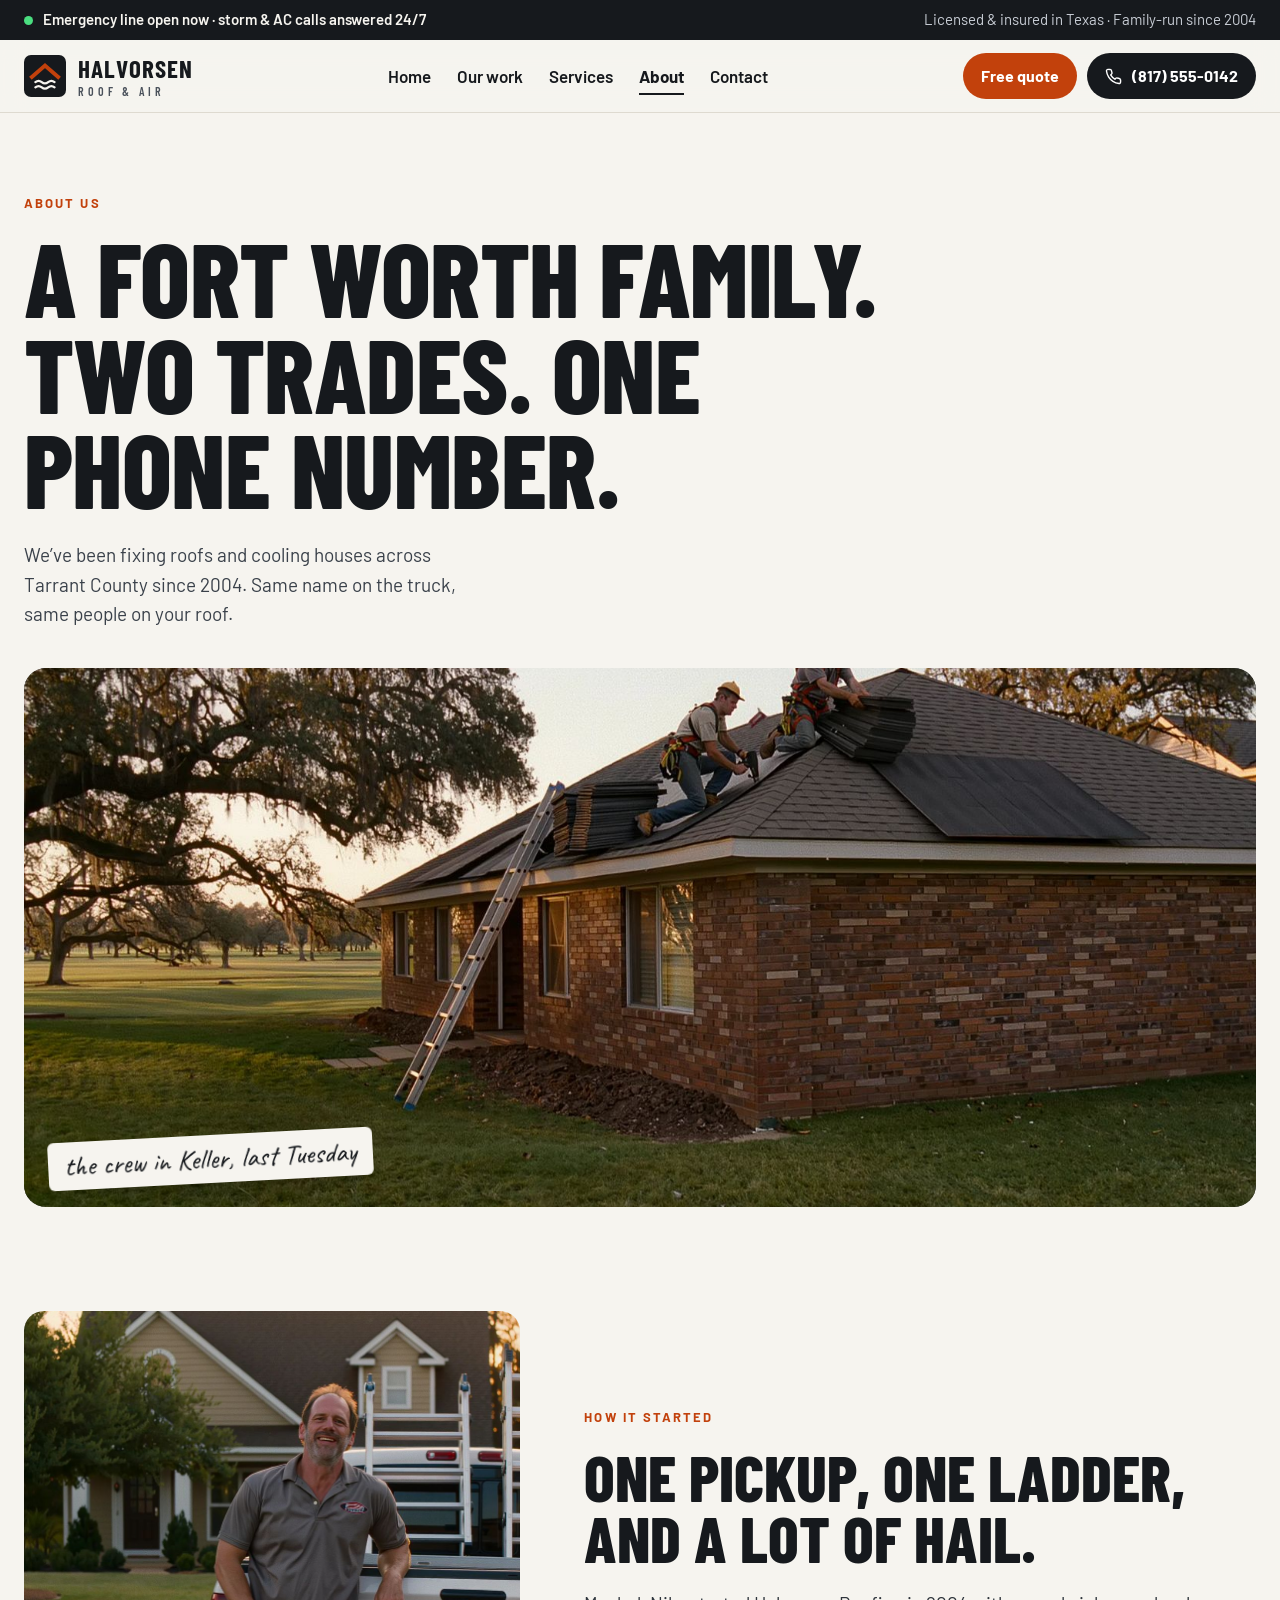
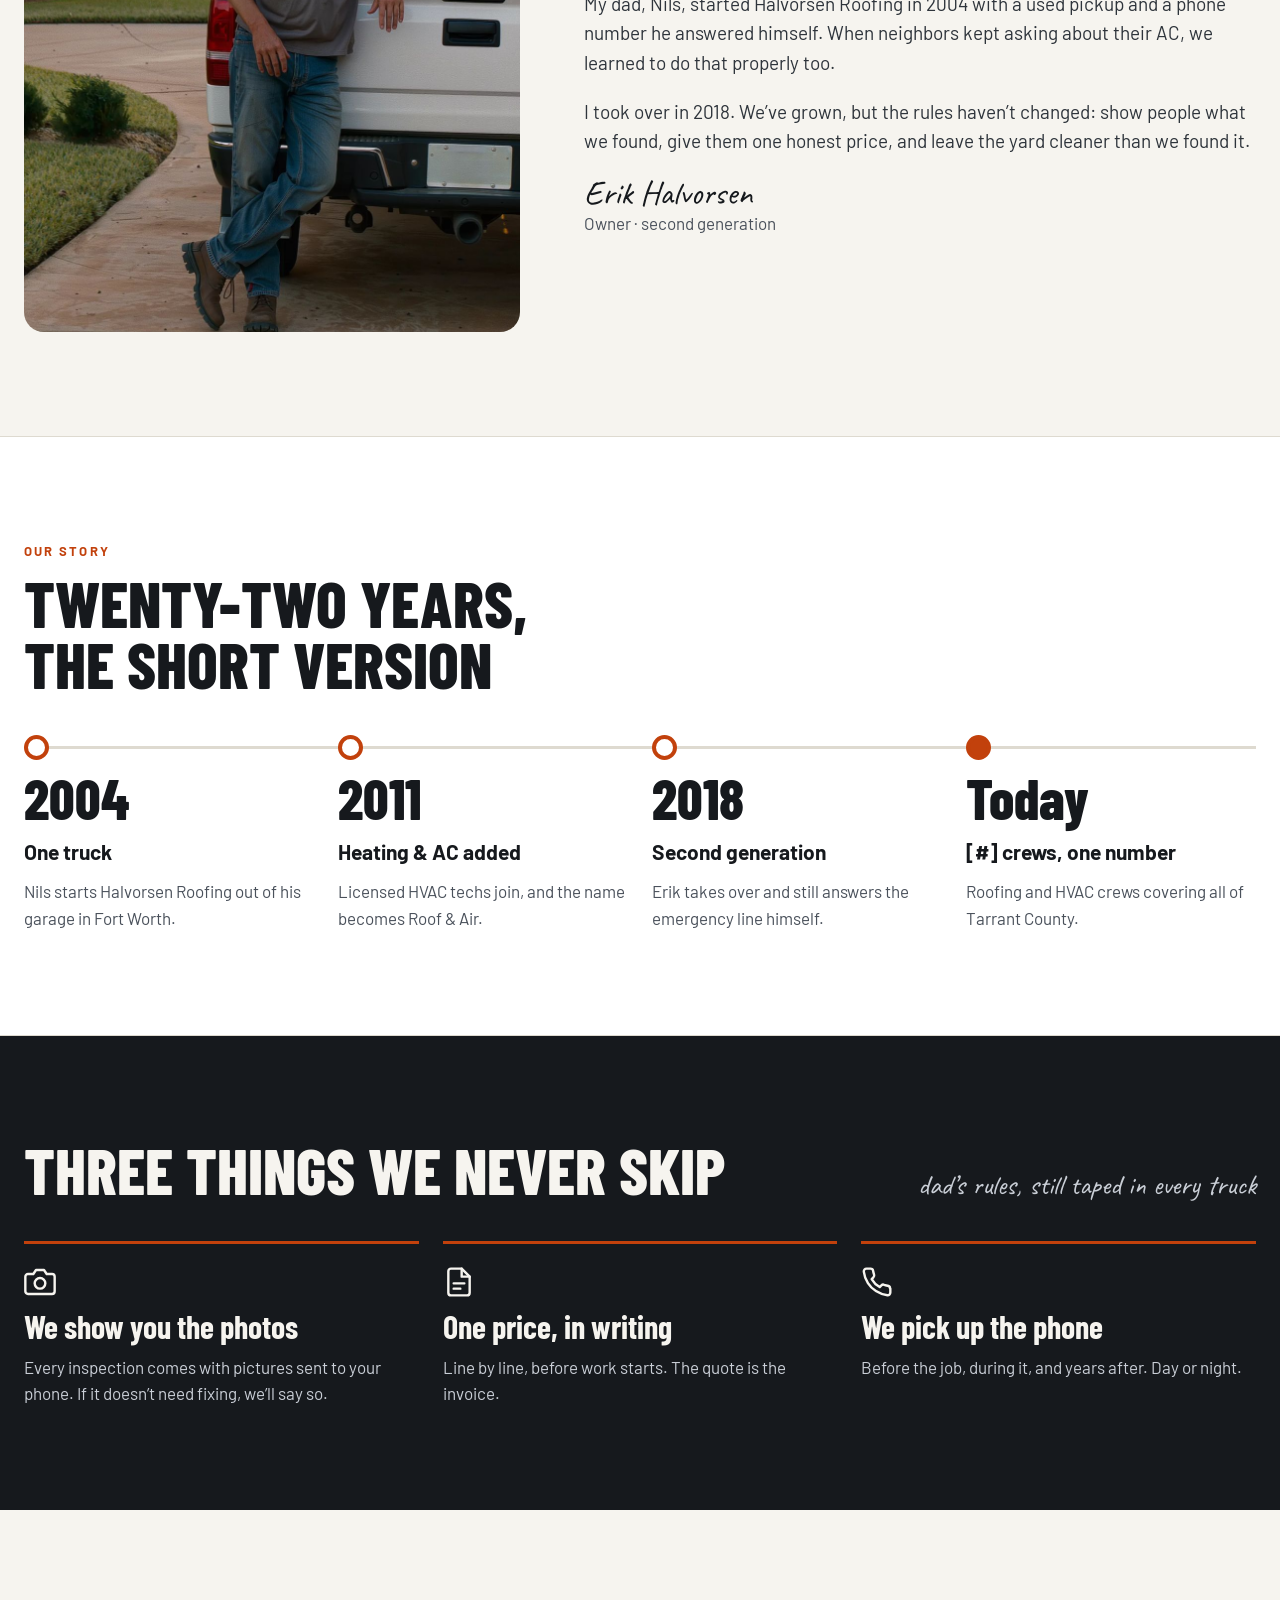
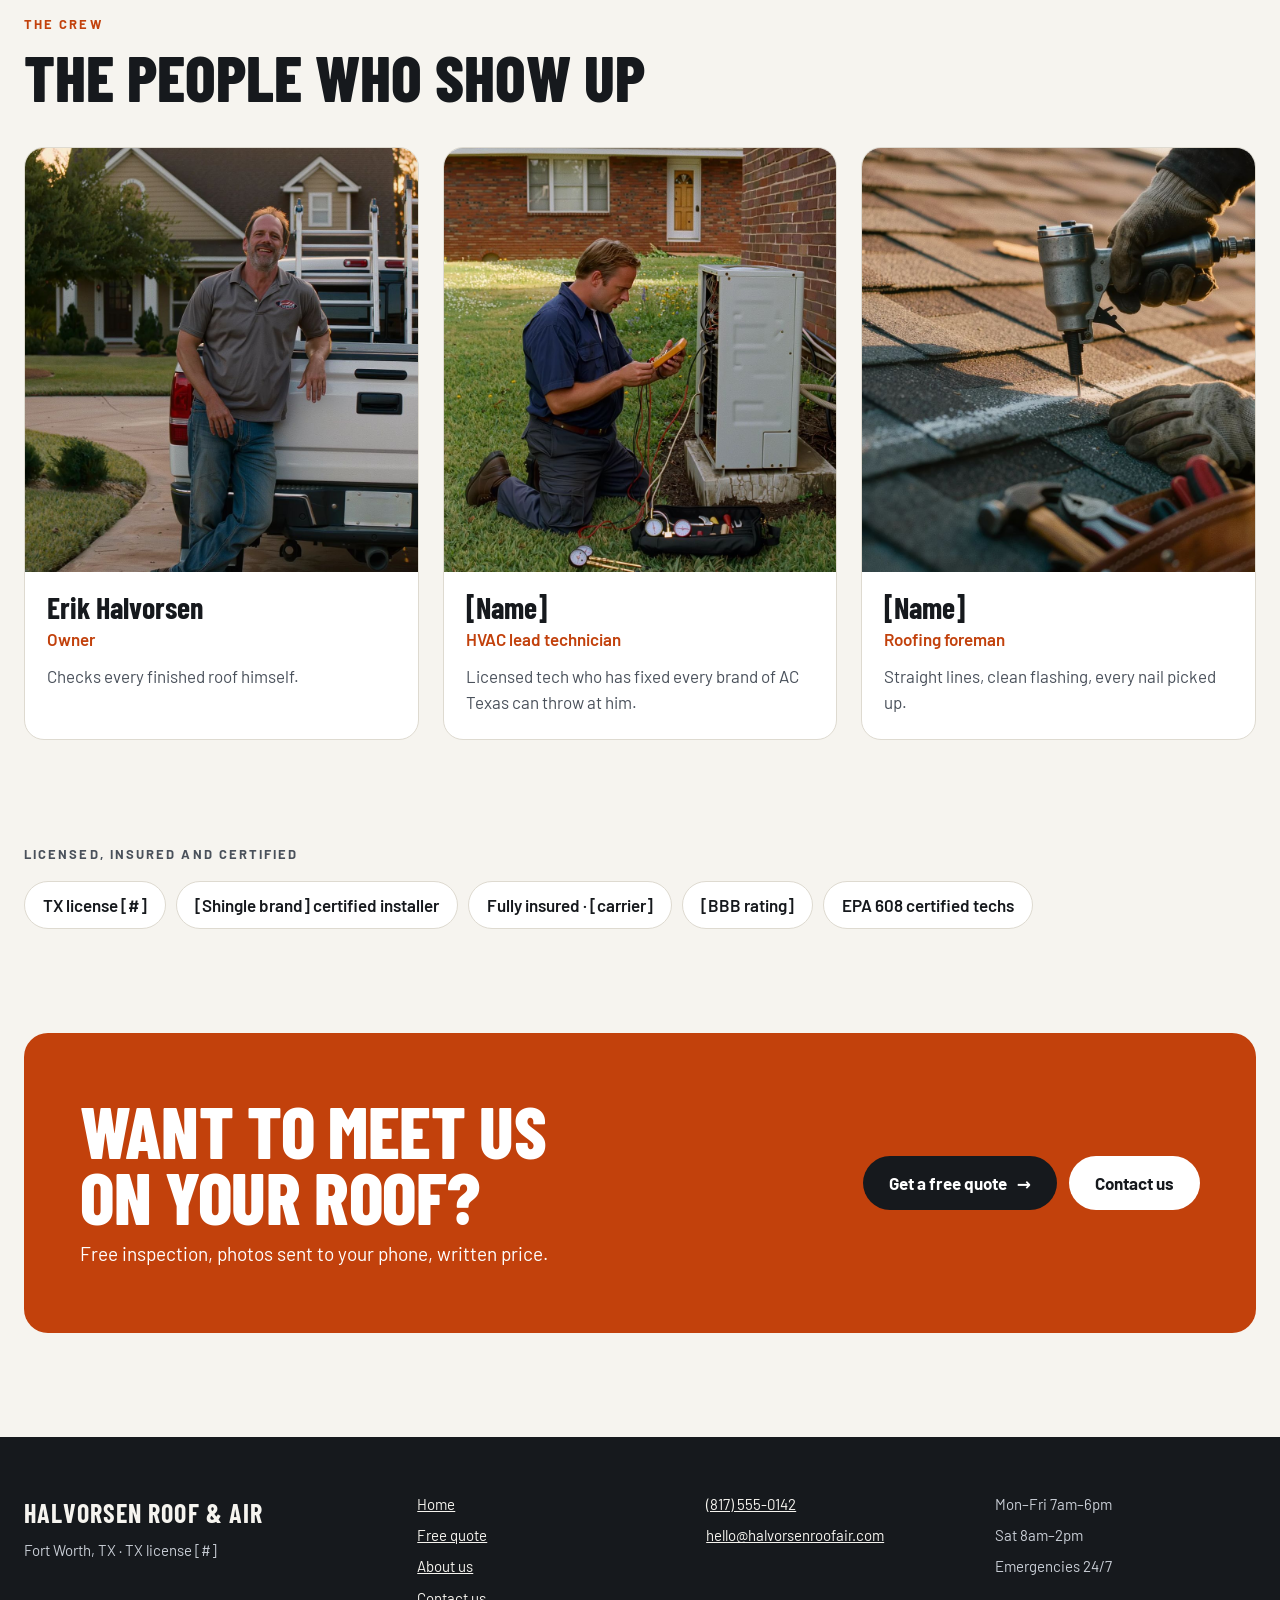
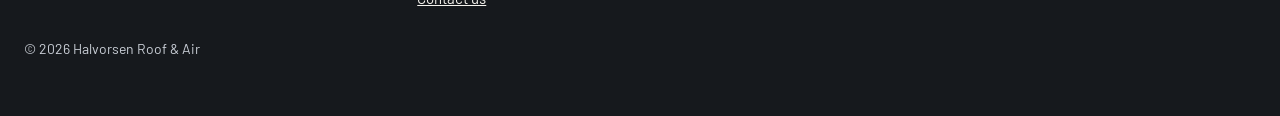
==== commit ccf02910: "Rebuild site phone-first with separate quote page - Shorter hero on phones with side-by-side buttons" ====
--- a/about.html
+++ b/about.html
@@ -2,7 +2,7 @@
 <html lang="en">
 <head>
 <meta charset="utf-8">
-<meta name="viewport" content="width=device-width, initial-scale=1">
+<meta name="viewport" content="width=device-width, initial-scale=1, viewport-fit=cover">
 <title>About us | Halvorsen Roof & Air, Fort Worth TX</title>
 <meta name="description" content="Meet the Halvorsen family and crew: roofing and heating &amp; AC across Tarrant County since 2004.">
 <meta name="theme-color" content="#16191D">
@@ -10,286 +10,81 @@
 <meta property="og:description" content="Meet the Halvorsen family and crew: roofing and heating &amp; AC across Tarrant County since 2004.">
 <link rel="icon" href="assets/favicon.svg" type="image/svg+xml">
 <link rel="preconnect" href="https://fonts.googleapis.com">
+<link rel="preconnect" href="https://fonts.gstatic.com" crossorigin>
 <link rel="stylesheet" href="https://fonts.googleapis.com/css2?family=Barlow+Condensed:wght@600;700;800&amp;family=Barlow:wght@400;500;600;700&amp;family=Caveat:wght@600&amp;display=swap">
-<style>
-body{margin:0;background:#F6F4EF}
-a{color:#C2410C}a:hover{color:#9A3412}
-.hx *{box-sizing:border-box}
-.wrap{max-width:1280px;margin:0 auto;padding:0 24px}
-.navlinks{display:flex;gap:28px;align-items:center}
-.navlinks a{position:relative}
-.navlinks a::after{content:"";position:absolute;left:0;right:0;bottom:-6px;height:2px;background:currentColor;transform:scaleX(0);transform-origin:left;transition:transform .3s ease}
-.navlinks a:hover::after,.navlinks a.on::after{transform:scaleX(1)}
-.btn{transition:transform .25s cubic-bezier(.2,.7,.2,1),box-shadow .25s ease}
-.btn:hover{transform:translateY(-2px);box-shadow:0 10px 24px -10px rgba(22,25,29,.45)}
-.btn,.chip{white-space:nowrap}
-.three{display:grid;grid-template-columns:repeat(3,minmax(0,1fr));gap:24px}
-.four{display:grid;grid-template-columns:repeat(4,minmax(0,1fr));gap:24px}
-.split{display:grid;grid-template-columns:minmax(0,0.9fr) minmax(0,1.1fr);gap:64px;align-items:center}
-.zoom{overflow:hidden}
-.zoom img{transition:transform .9s cubic-bezier(.2,.7,.2,1)}
-.card:hover .zoom img,.zoom:hover img{transform:scale(1.05)}
-.card{transition:transform .35s cubic-bezier(.2,.7,.2,1),box-shadow .35s ease}
-.card:hover{transform:translateY(-4px);box-shadow:0 24px 48px -28px rgba(22,25,29,.5)}
-.chip{transition:background-color .25s ease,color .25s ease}
-.chip:hover{background:#16191D !important;color:#F6F4EF !important}
-.arrow{display:inline-block;transition:transform .25s ease}
-a:hover .arrow{transform:translateX(5px)}
-@keyframes rise{from{opacity:0;transform:translateY(28px)}to{opacity:1;transform:none}}
-@keyframes kenburns{from{transform:scale(1.1)}to{transform:scale(1)}}
-@keyframes pulse{0%{box-shadow:0 0 0 0 rgba(74,222,128,.7)}70%{box-shadow:0 0 0 10px rgba(74,222,128,0)}100%{box-shadow:0 0 0 0 rgba(74,222,128,0)}}
-@keyframes grow{from{transform:scaleX(0)}to{transform:scaleX(1)}}
-@keyframes tilt{from{opacity:0;transform:rotate(-8deg) translateY(16px)}to{opacity:1;transform:rotate(-3deg)}}
-.in1{animation:rise .9s cubic-bezier(.2,.7,.2,1) both .1s}
-.in2{animation:rise .9s cubic-bezier(.2,.7,.2,1) both .25s}
-.in3{animation:rise .9s cubic-bezier(.2,.7,.2,1) both .4s}
-.kb{animation:kenburns 2.6s cubic-bezier(.2,.7,.2,1) both}
-.sticker{animation:tilt .8s cubic-bezier(.2,.7,.2,1) both 1s;transform:rotate(-3deg)}
-.dot{width:10px;height:10px;border-radius:50%;background:#4ADE80;animation:pulse 2s infinite}
-.line{transform-origin:left;transform:scaleX(1)}
-@supports (animation-timeline: view()){
-.rv{animation:rise linear both;animation-timeline:view();animation-range:entry 0% cover 28%}
-.rv2{animation:rise linear both;animation-timeline:view();animation-range:entry 8% cover 34%}
-.rv3{animation:rise linear both;animation-timeline:view();animation-range:entry 16% cover 40%}
-.rv4{animation:rise linear both;animation-timeline:view();animation-range:entry 24% cover 46%}
-.line{animation:grow linear both;animation-timeline:view();animation-range:entry 10% cover 55%}
-}
-@media (prefers-reduced-motion: reduce){.in1,.in2,.in3,.kb,.sticker,.dot,.rv,.rv2,.rv3,.rv4,.line{animation:none !important}}
-.mbar{display:none}
-.navcall{display:flex}
-@media (max-width:1024px){
-.split{grid-template-columns:minmax(0,1fr);gap:36px}
-.four{grid-template-columns:repeat(2,minmax(0,1fr))}
-.three{grid-template-columns:minmax(0,1fr)}
-.tl-line{display:none}
-}
-@media (max-width:860px){.navlinks{display:none}}
-@media (max-width:700px){
-.four{grid-template-columns:minmax(0,1fr)}
-.h1{font-size:54px !important}
-.h2{font-size:40px !important}
-.sec{padding-top:64px !important;padding-bottom:64px !important}
-.heroimg{aspect-ratio:4 / 5 !important;border-radius:14px !important}
-.navcall{display:none}
-.cta{padding:40px 24px !important}
-.mbar{display:grid;grid-template-columns:repeat(2,minmax(0,1fr));position:fixed;left:0;right:0;bottom:0;z-index:30;background:rgba(22,25,29,.92);-webkit-backdrop-filter:blur(10px);backdrop-filter:blur(10px);padding:10px 12px;gap:10px}
-.hx{padding-bottom:72px}
-}
-</style>
-<link rel="stylesheet" href="assets/site.css">
+<link rel="stylesheet" href="assets/style.css">
+<script>document.documentElement.className+=' js'</script>
 </head>
 <body>
-<div class="hx" style="font-family: 'Barlow', system-ui, sans-serif; color: #16191D; background: #F6F4EF; font-size: 17px; line-height: 1.55">
+<a class="skip" href="#main">Skip to content</a>
+<div class="topbar"><div class="wrap">
+<span class="l"><span class="dot" aria-hidden="true"></span><span class="dsk">Emergency line open now · storm &amp; AC calls answered 24/7</span><span class="mob">Emergency line open 24/7</span></span>
+<span class="r dsk">Licensed &amp; insured in Texas · Family-run since 2004</span>
+<a class="mob" href="tel:+18175550142" style="color:var(--bone);font-weight:700;text-decoration:none">(817) 555-0142</a>
+</div></div>
+<header class="hdr"><div class="wrap">
+<a class="logo" href="index.html" aria-label="Halvorsen Roof &amp; Air, home"><svg viewBox="0 0 48 48" aria-hidden="true"><rect width="48" height="48" rx="8" fill="#16191D"></rect><polyline points="9,25 24,12 39,25" fill="none" stroke="#C2410C" stroke-width="4.5" stroke-linejoin="miter" stroke-linecap="square"></polyline><path d="M13 31 q3.7 -3 7.3 0 t7.3 0 t7.3 0" fill="none" stroke="#F6F4EF" stroke-width="2.6" stroke-linecap="round"></path><path d="M13 37 q3.7 -3 7.3 0 t7.3 0 t7.3 0" fill="none" stroke="#F6F4EF" stroke-width="2.6" stroke-linecap="round"></path></svg><span><b>HALVORSEN</b><small>ROOF &amp; AIR</small></span></a>
+<nav class="nav" aria-label="Main"><a href="index.html">Home</a><a href="index.html#proof">Our work</a><a href="index.html#services">Services</a><a href="about.html" class="on" aria-current="page">About</a><a href="contact.html">Contact</a></nav>
+<div class="hdr-r">
+<a class="btn btn-acc btn-sm" href="quote.html">Free quote</a>
+<a class="btn btn-ink btn-sm" href="tel:+18175550142"><svg width="17" height="17" viewBox="0 0 24 24" fill="none" stroke="currentColor" stroke-width="2" stroke-linecap="round" stroke-linejoin="round" aria-hidden="true"><path d="M22 16.9v3a2 2 0 0 1-2.2 2 19.8 19.8 0 0 1-8.6-3.1 19.5 19.5 0 0 1-6-6A19.8 19.8 0 0 1 2.1 4.2 2 2 0 0 1 4.1 2h3a2 2 0 0 1 2 1.7c.1.9.4 1.8.7 2.7a2 2 0 0 1-.5 2.1L8 9.8a16 16 0 0 0 6 6l1.3-1.3a2 2 0 0 1 2.1-.4c.9.3 1.8.6 2.7.7a2 2 0 0 1 1.7 2z"></path></svg>(817) 555-0142</a>
+<a class="ibtn" href="tel:+18175550142" aria-label="Call (817) 555-0142"><svg width="20" height="20" viewBox="0 0 24 24" fill="none" stroke="currentColor" stroke-width="2" stroke-linecap="round" stroke-linejoin="round" aria-hidden="true"><path d="M22 16.9v3a2 2 0 0 1-2.2 2 19.8 19.8 0 0 1-8.6-3.1 19.5 19.5 0 0 1-6-6A19.8 19.8 0 0 1 2.1 4.2 2 2 0 0 1 4.1 2h3a2 2 0 0 1 2 1.7c.1.9.4 1.8.7 2.7a2 2 0 0 1-.5 2.1L8 9.8a16 16 0 0 0 6 6l1.3-1.3a2 2 0 0 1 2.1-.4c.9.3 1.8.6 2.7.7a2 2 0 0 1 1.7 2z"></path></svg></a>
+<button class="ibtn ghost" id="menu-btn" type="button" aria-expanded="false" aria-controls="mnav" aria-label="Open menu"><svg width="22" height="22" viewBox="0 0 24 24" fill="none" stroke="currentColor" stroke-width="2" stroke-linecap="round" stroke-linejoin="round" aria-hidden="true"><path d="M4 7h16M4 12h16M4 17h16"></path></svg></button>
+</div>
+<nav class="mnav" id="mnav" aria-label="Menu"><a href="index.html">Home<span class="arrow" aria-hidden="true">→</span></a><a href="index.html#proof">Our work<span class="arrow" aria-hidden="true">→</span></a><a href="index.html#services">Services<span class="arrow" aria-hidden="true">→</span></a><a href="about.html" class="on">About<span class="arrow" aria-hidden="true">→</span></a><a href="contact.html">Contact<span class="arrow" aria-hidden="true">→</span></a><a href="quote.html">Free quote<span class="arrow" aria-hidden="true">→</span></a></nav>
+</div></header>
+<main id="main">
 
-<header style="position: sticky; top: 0; z-index: 20; background: rgba(246,244,239,0.86); -webkit-backdrop-filter: blur(12px); backdrop-filter: blur(12px); border-bottom: 1px solid #DEDAD0">
-<div class="wrap" style="display: flex; justify-content: space-between; align-items: center; gap: 24px; min-height: 76px">
-<a href="index.html" style="display: flex; align-items: center; gap: 12px; color: #16191D; text-decoration: none">
-<svg width="42" height="42" viewBox="0 0 48 48" aria-hidden="true"><rect width="48" height="48" rx="8" fill="#16191D"></rect><polyline points="9,25 24,12 39,25" fill="none" stroke="#C2410C" stroke-width="4.5" stroke-linejoin="miter" stroke-linecap="square"></polyline><path d="M13 31 q3.7 -3 7.3 0 t7.3 0 t7.3 0" fill="none" stroke="#F6F4EF" stroke-width="2.6" stroke-linecap="round"></path><path d="M13 37 q3.7 -3 7.3 0 t7.3 0 t7.3 0" fill="none" stroke="#F6F4EF" stroke-width="2.6" stroke-linecap="round"></path></svg>
-<span style="display: flex; flex-direction: column; line-height: 1">
-<span style="font-family: 'Barlow Condensed', sans-serif; font-weight: 700; font-size: 26px; letter-spacing: 0.04em">HALVORSEN</span>
-<span style="font-family: 'Barlow Condensed', sans-serif; font-weight: 600; font-size: 13px; letter-spacing: 0.32em; color: #4A515B; margin-top: 3px">ROOF &amp; AIR</span>
-</span>
-</a>
-<nav class="navlinks" aria-label="Main">
-<a href="index.html" style="color: #16191D; text-decoration: none; font-weight: 600">Home</a>
-<a href="index.html#services" style="color: #16191D; text-decoration: none; font-weight: 600">Services</a>
-<a href="about.html" class="on" aria-current="page" style="color: #16191D; text-decoration: none; font-weight: 700">About</a>
-<a href="contact.html" style="color: #16191D; text-decoration: none; font-weight: 600">Contact</a>
-</nav>
-<a class="navcall btn" href="tel:+18175550142" style="align-items: center; gap: 8px; background: #16191D; color: #F6F4EF; text-decoration: none; font-weight: 700; padding: 12px 18px; border-radius: 999px; min-height: 48px">
-<svg width="18" height="18" viewBox="0 0 24 24" fill="none" stroke="currentColor" stroke-width="2" stroke-linecap="round" stroke-linejoin="round" aria-hidden="true"><path d="M22 16.9v3a2 2 0 0 1-2.2 2 19.8 19.8 0 0 1-8.6-3.1 19.5 19.5 0 0 1-6-6A19.8 19.8 0 0 1 2.1 4.2 2 2 0 0 1 4.1 2h3a2 2 0 0 1 2 1.7c.1.9.4 1.8.7 2.7a2 2 0 0 1-.5 2.1L8 9.8a16 16 0 0 0 6 6l1.3-1.3a2 2 0 0 1 2.1-.4c.9.3 1.8.6 2.7.7a2 2 0 0 1 1.7 2z"></path></svg>
-(817) 555-0142
-</a>
+<section class="page-head"><div class="wrap">
+<div class="top"><div style="display:flex;flex-direction:column;gap:16px;max-width:900px"><span class="eyebrow in1">About us</span><h1 class="disp in2"><span class="dsk">A Fort Worth family. Two trades. One phone number.</span><span class="mob">A Fort Worth family since 2004.</span></h1></div>
+<p class="lead dsk in3" style="max-width:24em">We’ve been fixing roofs and cooling houses across Tarrant County since 2004. Same name on the truck, same people on your roof.</p></div>
+<div class="wide-ph in3"><img class="kb" src="assets/crew-wide.jpg" alt="Halvorsen crew roofing a brick home under live oaks"><span class="sticker">the crew in Keller, last Tuesday</span></div>
+</div></section>
+
+<section class="sec story"><div class="wrap split">
+<div class="ph-r rv"><img src="assets/owner.jpg" alt="Erik Halvorsen, owner, leaning on his work truck" loading="lazy"></div>
+<div class="t rv d1"><span class="eyebrow">How it started</span><h2 class="h2">One pickup, one ladder, and a lot of hail.</h2>
+<p>My dad, Nils, started Halvorsen Roofing in 2004 with a used pickup and a phone number he answered himself. When neighbors kept asking about their AC, we learned to do that properly too.</p>
+<p class="dsk">I took over in 2018. We’ve grown, but the rules haven’t changed: show people what we found, give them one honest price, and leave the yard cleaner than we found it.</p>
+<div><span class="sig">Erik Halvorsen</span><div class="muted">Owner · second generation</div></div></div>
+</div></section>
+
+<section class="sec" style="background:#fff;border-top:1px solid var(--line);border-bottom:1px solid var(--line)"><div class="wrap">
+<div class="sec-head rv"><div class="t"><span class="eyebrow">Our story</span><h2 class="h2">Twenty-two years, the short version</h2></div></div>
+<ol class="tl"><li class="rv d0"><span class="pin" aria-hidden="true"></span><span class="yr">2004</span><h3>One truck</h3><p>Nils starts Halvorsen Roofing out of his garage in Fort Worth.</p></li><li class="rv d1"><span class="pin" aria-hidden="true"></span><span class="yr">2011</span><h3>Heating &amp; AC added</h3><p>Licensed HVAC techs join, and the name becomes Roof &amp; Air.</p></li><li class="rv d2"><span class="pin" aria-hidden="true"></span><span class="yr">2018</span><h3>Second generation</h3><p>Erik takes over and still answers the emergency line himself.</p></li><li class="rv d3"><span class="pin" aria-hidden="true"></span><span class="yr">Today</span><h3>[#] crews, one number</h3><p>Roofing and HVAC crews covering all of Tarrant County.</p></li></ol>
+</div></section>
+
+<section class="sec on-dark" style="background:var(--ink);color:var(--bone)"><div class="wrap">
+<div class="sec-head rv"><div class="t"><h2 class="h2">Three things we never skip</h2></div><span class="note dsk" style="color:var(--soft)">dad’s rules, still taped in every truck</span></div>
+<div class="vals"><div class="val rv d0"><svg width="32" height="32" viewBox="0 0 24 24" fill="none" stroke="currentColor" stroke-width="1.8" stroke-linecap="round" stroke-linejoin="round" aria-hidden="true"><path d="M23 19a2 2 0 0 1-2 2H3a2 2 0 0 1-2-2V8a2 2 0 0 1 2-2h4l2-3h6l2 3h4a2 2 0 0 1 2 2z"></path><circle cx="12" cy="13" r="4"></circle></svg><h3>We show you the photos</h3><p>Every inspection comes with pictures sent to your phone. If it doesn’t need fixing, we’ll say so.</p></div><div class="val rv d1"><svg width="32" height="32" viewBox="0 0 24 24" fill="none" stroke="currentColor" stroke-width="1.8" stroke-linecap="round" stroke-linejoin="round" aria-hidden="true"><path d="M14 2H6a2 2 0 0 0-2 2v16a2 2 0 0 0 2 2h12a2 2 0 0 0 2-2V8z"></path><path d="M14 2v6h6M8 13h8M8 17h5"></path></svg><h3>One price, in writing</h3><p>Line by line, before work starts. The quote is the invoice.</p></div><div class="val rv d2"><svg width="32" height="32" viewBox="0 0 24 24" fill="none" stroke="currentColor" stroke-width="1.8" stroke-linecap="round" stroke-linejoin="round" aria-hidden="true"><path d="M22 16.9v3a2 2 0 0 1-2.2 2 19.8 19.8 0 0 1-8.6-3.1 19.5 19.5 0 0 1-6-6A19.8 19.8 0 0 1 2.1 4.2 2 2 0 0 1 4.1 2h3a2 2 0 0 1 2 1.7c.1.9.4 1.8.7 2.7a2 2 0 0 1-.5 2.1L8 9.8a16 16 0 0 0 6 6l1.3-1.3a2 2 0 0 1 2.1-.4c.9.3 1.8.6 2.7.7a2 2 0 0 1 1.7 2z"></path></svg><h3>We pick up the phone</h3><p>Before the job, during it, and years after. Day or night.</p></div></div>
+</div></section>
+
+<section class="sec"><div class="wrap">
+<div class="sec-head rv"><div class="t"><span class="eyebrow">The crew</span><h2 class="h2">The people who show up</h2></div></div>
+<p class="swipe-hint" aria-hidden="true">swipe <i>→</i></p>
+<div class="rail c3"><article class="crew rv d0"><div class="ph"><img src="assets/owner.jpg" alt="Erik Halvorsen, Owner" loading="lazy" style="object-position:50% 15%"></div><div class="bd"><h3>Erik Halvorsen</h3><span class="role">Owner</span><p>Checks every finished roof himself.</p></div></article><article class="crew rv d1"><div class="ph"><img src="assets/ac-tech.jpg" alt="[Name], HVAC lead technician" loading="lazy" style="object-position:50% 35%"></div><div class="bd"><h3>[Name]</h3><span class="role">HVAC lead technician</span><p>Licensed tech who has fixed every brand of AC Texas can throw at him.</p></div></article><article class="crew rv d2"><div class="ph"><img src="assets/roof-detail.jpg" alt="[Name], Roofing foreman" loading="lazy" style="object-position:50% 50%"></div><div class="bd"><h3>[Name]</h3><span class="role">Roofing foreman</span><p>Straight lines, clean flashing, every nail picked up.</p></div></article></div>
+</div></section>
+
+<section class="sec" style="padding-top:0"><div class="wrap">
+<span class="eyebrow rv" style="color:var(--muted);margin-bottom:16px">Licensed, insured and certified</span>
+<ul class="chips rv"><li class="chip">TX license [#]</li><li class="chip">[Shingle brand] certified installer</li><li class="chip">Fully insured · [carrier]</li><li class="chip">[BBB rating]</li><li class="chip">EPA 608 certified techs</li></ul>
+</div></section>
+
+<section class="sec" style="padding-top:0"><div class="wrap">
+<div class="band rv"><div style="display:flex;flex-direction:column;gap:10px;max-width:640px"><h2 class="disp">Want to meet us on your roof?</h2><p>Free inspection, photos sent to your phone, written price.</p></div><div class="btns"><a class="btn btn-ink" href="quote.html">Get a free quote <span class="arrow" aria-hidden="true">→</span></a><a class="btn btn-light" href="contact.html">Contact us</a></div></div>
+</div></section>
+
+</main>
+<footer class="foot">
+<div class="wrap">
+<div class="brand"><b>HALVORSEN ROOF &amp; AIR</b><span>Fort Worth, TX · TX license [#]</span></div>
+<nav aria-label="Footer"><a href="index.html">Home</a><a href="quote.html">Free quote</a><a href="about.html">About us</a><a href="contact.html">Contact us</a></nav>
+<div class="c"><a href="tel:+18175550142">(817) 555-0142</a><a href="mailto:hello@halvorsenroofair.com">hello@halvorsenroofair.com</a></div>
+<div class="c"><span>Mon–Fri 7am–6pm</span><span>Sat 8am–2pm</span><span>Emergencies 24/7</span></div>
 </div>
-</header>
-
-<section class="sec" style="padding: 88px 0 0">
-<div class="wrap" style="display: flex; flex-direction: column; gap: 40px">
-<div style="display: flex; justify-content: space-between; align-items: flex-end; gap: 32px; flex-wrap: wrap">
-<div style="display: flex; flex-direction: column; gap: 18px; max-width: 900px">
-<span class="in1" style="font-weight: 700; font-size: 14px; letter-spacing: 0.16em; text-transform: uppercase; color: #C2410C">About us</span>
-<h1 class="h1 in2" style="margin: 0; font-family: 'Barlow Condensed', sans-serif; font-weight: 800; font-size: 104px; line-height: 0.9; letter-spacing: -0.01em; text-transform: uppercase">A Fort Worth family. Two trades. One phone number.</h1>
-</div>
-<p class="in3" style="margin: 0; font-size: 19px; color: #3A414A; max-width: 24em">We've been fixing roofs and cooling houses across Tarrant County since 2004. Same name on the truck, same people on your roof.</p>
-</div>
-<div class="heroimg in3" style="position: relative; aspect-ratio: 16 / 7; border-radius: 22px; overflow: hidden; background: #2A3038">
-<img class="kb" src="assets/crew-wide.jpg" alt="Halvorsen crew roofing a brick home under live oaks" style="position: absolute; inset: 0; width: 100%; height: 100%; object-fit: cover">
-<span class="sticker" style="position: absolute; left: 24px; bottom: 24px; background: #F6F4EF; color: #16191D; font-family: 'Caveat', cursive; font-size: 28px; line-height: 1; padding: 10px 16px; border-radius: 6px; box-shadow: 0 10px 24px -12px rgba(0,0,0,.5)">the crew in Keller, last Tuesday</span>
-</div>
-</div>
-</section>
-
-<section class="sec" style="padding: 112px 0">
-<div class="wrap split">
-<div class="rv zoom" style="position: relative; border-radius: 20px; aspect-ratio: 4 / 5">
-<img src="assets/owner.jpg" alt="Erik Halvorsen, owner, leaning on his work truck" style="width: 100%; height: 100%; object-fit: cover; display: block; border-radius: 20px">
-</div>
-<div class="rv2" style="display: flex; flex-direction: column; gap: 22px">
-<span style="font-weight: 700; font-size: 14px; letter-spacing: 0.16em; text-transform: uppercase; color: #C2410C">How it started</span>
-<h2 class="h2" style="margin: 0; font-family: 'Barlow Condensed', sans-serif; font-weight: 800; font-size: 64px; line-height: 0.95; text-transform: uppercase">One pickup, one ladder, and a lot of hail.</h2>
-<p style="margin: 0; font-size: 19px; color: #2E343B">My dad, Nils, started Halvorsen Roofing in 2004 with a used pickup and a phone number he answered himself. After a few hail seasons, neighbors kept asking if we could look at their AC while we were up there. So we learned to do that properly too.</p>
-<p style="margin: 0; font-size: 19px; color: #2E343B">I took over in 2018. We've grown, but the rules haven't changed: show people what we found, give them one honest price, and leave the yard cleaner than we found it.</p>
-<span style="font-family: 'Caveat', cursive; font-size: 34px; color: #16191D; line-height: 1">Erik Halvorsen</span>
-<span style="color: #4A515B; margin-top: -14px">Owner · second generation</span>
-</div>
-</div>
-</section>
-
-<section class="sec" style="padding: 104px 0; background: #FFFFFF; border-top: 1px solid #DEDAD0; border-bottom: 1px solid #DEDAD0">
-<div class="wrap" style="display: flex; flex-direction: column; gap: 56px">
-<h2 class="h2 rv" style="margin: 0; font-family: 'Barlow Condensed', sans-serif; font-weight: 800; font-size: 64px; line-height: 0.95; text-transform: uppercase; max-width: 760px">Twenty-two years, the short version</h2>
-<div style="position: relative">
-<div class="tl-line" aria-hidden="true" style="position: absolute; left: 0; right: 0; top: 11px; height: 3px; background: #DEDAD0"><div class="line" style="height: 100%; background: #C2410C"></div></div>
-<ol class="four" style="list-style: none; margin: 0; padding: 0; position: relative">
-<li class="rv" style="display: flex; flex-direction: column; gap: 12px">
-<span aria-hidden="true" style="width: 25px; height: 25px; border-radius: 50%; background: #FFFFFF; border: 4px solid #C2410C"></span>
-<span style="font-family: 'Barlow Condensed', sans-serif; font-weight: 800; font-size: 56px; line-height: 1">2004</span>
-<h3 style="margin: 0; font-size: 21px">One truck</h3>
-<p style="margin: 0; color: #4A515B">Nils starts Halvorsen Roofing out of his garage in Fort Worth.</p>
-</li>
-<li class="rv2" style="display: flex; flex-direction: column; gap: 12px">
-<span aria-hidden="true" style="width: 25px; height: 25px; border-radius: 50%; background: #FFFFFF; border: 4px solid #C2410C"></span>
-<span style="font-family: 'Barlow Condensed', sans-serif; font-weight: 800; font-size: 56px; line-height: 1">2011</span>
-<h3 style="margin: 0; font-size: 21px">Heating &amp; AC added</h3>
-<p style="margin: 0; color: #4A515B">Licensed HVAC techs join, and the name becomes Roof &amp; Air.</p>
-</li>
-<li class="rv3" style="display: flex; flex-direction: column; gap: 12px">
-<span aria-hidden="true" style="width: 25px; height: 25px; border-radius: 50%; background: #FFFFFF; border: 4px solid #C2410C"></span>
-<span style="font-family: 'Barlow Condensed', sans-serif; font-weight: 800; font-size: 56px; line-height: 1">2018</span>
-<h3 style="margin: 0; font-size: 21px">Second generation</h3>
-<p style="margin: 0; color: #4A515B">Erik takes over and still answers the emergency line himself.</p>
-</li>
-<li class="rv4" style="display: flex; flex-direction: column; gap: 12px">
-<span aria-hidden="true" style="width: 25px; height: 25px; border-radius: 50%; background: #C2410C; border: 4px solid #C2410C"></span>
-<span style="font-family: 'Barlow Condensed', sans-serif; font-weight: 800; font-size: 56px; line-height: 1">Today</span>
-<h3 style="margin: 0; font-size: 21px">[#] crews, one number</h3>
-<p style="margin: 0; color: #4A515B">Roofing and HVAC crews covering all of Tarrant County.</p>
-</li>
-</ol>
-</div>
-</div>
-</section>
-
-<section class="sec" style="padding: 104px 0; background: #16191D; color: #F6F4EF">
-<div class="wrap" style="display: flex; flex-direction: column; gap: 48px">
-<div class="rv" style="display: flex; justify-content: space-between; align-items: flex-end; gap: 24px; flex-wrap: wrap">
-<h2 class="h2" style="margin: 0; font-family: 'Barlow Condensed', sans-serif; font-weight: 800; font-size: 64px; line-height: 0.95; text-transform: uppercase; max-width: 700px">Three things we never skip</h2>
-<span style="font-family: 'Caveat', cursive; font-size: 30px; line-height: 1.1; color: #C9CED6">dad's rules, still taped in every truck</span>
-</div>
-<div class="three">
-<div class="rv" style="display: flex; flex-direction: column; gap: 14px; border-top: 3px solid #C2410C; padding-top: 24px">
-<svg width="34" height="34" viewBox="0 0 24 24" fill="none" stroke="currentColor" stroke-width="1.8" stroke-linecap="round" stroke-linejoin="round" aria-hidden="true"><path d="M23 19a2 2 0 0 1-2 2H3a2 2 0 0 1-2-2V8a2 2 0 0 1 2-2h4l2-3h6l2 3h4a2 2 0 0 1 2 2z"></path><circle cx="12" cy="13" r="4"></circle></svg>
-<h3 style="margin: 0; font-family: 'Barlow Condensed', sans-serif; font-weight: 700; font-size: 34px; line-height: 1">We show you the photos</h3>
-<p style="margin: 0; color: #C9CED6">Every inspection comes with pictures of what we found, sent to your phone. If it doesn't need fixing, we'll tell you.</p>
-</div>
-<div class="rv2" style="display: flex; flex-direction: column; gap: 14px; border-top: 3px solid #C2410C; padding-top: 24px">
-<svg width="34" height="34" viewBox="0 0 24 24" fill="none" stroke="currentColor" stroke-width="1.8" stroke-linecap="round" stroke-linejoin="round" aria-hidden="true"><path d="M14 2H6a2 2 0 0 0-2 2v16a2 2 0 0 0 2 2h12a2 2 0 0 0 2-2V8z"></path><path d="M14 2v6h6M8 13h8M8 17h5"></path></svg>
-<h3 style="margin: 0; font-family: 'Barlow Condensed', sans-serif; font-weight: 700; font-size: 34px; line-height: 1">One price, in writing</h3>
-<p style="margin: 0; color: #C9CED6">Line by line, before any work starts. The number on the quote is the number on the invoice.</p>
-</div>
-<div class="rv3" style="display: flex; flex-direction: column; gap: 14px; border-top: 3px solid #C2410C; padding-top: 24px">
-<svg width="34" height="34" viewBox="0 0 24 24" fill="none" stroke="currentColor" stroke-width="1.8" stroke-linecap="round" stroke-linejoin="round" aria-hidden="true"><path d="M22 16.9v3a2 2 0 0 1-2.2 2 19.8 19.8 0 0 1-8.6-3.1 19.5 19.5 0 0 1-6-6A19.8 19.8 0 0 1 2.1 4.2 2 2 0 0 1 4.1 2h3a2 2 0 0 1 2 1.7c.1.9.4 1.8.7 2.7a2 2 0 0 1-.5 2.1L8 9.8a16 16 0 0 0 6 6l1.3-1.3a2 2 0 0 1 2.1-.4c.9.3 1.8.6 2.7.7a2 2 0 0 1 1.7 2z"></path></svg>
-<h3 style="margin: 0; font-family: 'Barlow Condensed', sans-serif; font-weight: 700; font-size: 34px; line-height: 1">We pick up the phone</h3>
-<p style="margin: 0; color: #C9CED6">Before the job, during it, and years after. A real person answers, day or night.</p>
-</div>
-</div>
-</div>
-</section>
-
-<section class="sec" style="padding: 104px 0">
-<div class="wrap" style="display: flex; flex-direction: column; gap: 44px">
-<div class="rv" style="display: flex; flex-direction: column; gap: 12px; max-width: 760px">
-<span style="font-weight: 700; font-size: 14px; letter-spacing: 0.16em; text-transform: uppercase; color: #C2410C">The crew</span>
-<h2 class="h2" style="margin: 0; font-family: 'Barlow Condensed', sans-serif; font-weight: 800; font-size: 64px; line-height: 0.95; text-transform: uppercase">The people who show up</h2>
-</div>
-<div class="three">
-<article class="card rv" style="background: #FFFFFF; border: 1px solid #DEDAD0; border-radius: 20px; overflow: hidden; display: flex; flex-direction: column">
-<div class="zoom" style="aspect-ratio: 4 / 4.4"><img src="assets/owner.jpg" alt="Erik Halvorsen" style="width: 100%; height: 100%; object-fit: cover; object-position: 50% 15%; display: block"></div>
-<div style="padding: 22px; display: flex; flex-direction: column; gap: 4px">
-<h3 style="margin: 0; font-family: 'Barlow Condensed', sans-serif; font-weight: 700; font-size: 30px; line-height: 1">Erik Halvorsen</h3>
-<span style="font-weight: 600; color: #C2410C">Owner</span>
-<p style="margin: 8px 0 0; color: #4A515B">Checks every finished roof himself. Answers the emergency line more often than he'd like.</p>
-</div>
-</article>
-<article class="card rv2" style="background: #FFFFFF; border: 1px solid #DEDAD0; border-radius: 20px; overflow: hidden; display: flex; flex-direction: column">
-<div class="zoom" style="aspect-ratio: 4 / 4.4"><img src="assets/ac-tech.jpg" alt="HVAC lead technician at work" style="width: 100%; height: 100%; object-fit: cover; object-position: 50% 35%; display: block"></div>
-<div style="padding: 22px; display: flex; flex-direction: column; gap: 4px">
-<h3 style="margin: 0; font-family: 'Barlow Condensed', sans-serif; font-weight: 700; font-size: 30px; line-height: 1">[Name]</h3>
-<span style="font-weight: 600; color: #C2410C">HVAC lead technician</span>
-<p style="margin: 8px 0 0; color: #4A515B">Licensed tech who has seen every brand of AC Texas can throw at him.</p>
-</div>
-</article>
-<article class="card rv3" style="background: #FFFFFF; border: 1px solid #DEDAD0; border-radius: 20px; overflow: hidden; display: flex; flex-direction: column">
-<div class="zoom" style="aspect-ratio: 4 / 4.4"><img src="assets/roof-detail.jpg" alt="Roofing foreman nailing shingles" style="width: 100%; height: 100%; object-fit: cover; display: block"></div>
-<div style="padding: 22px; display: flex; flex-direction: column; gap: 4px">
-<h3 style="margin: 0; font-family: 'Barlow Condensed', sans-serif; font-weight: 700; font-size: 30px; line-height: 1">[Name]</h3>
-<span style="font-weight: 600; color: #C2410C">Roofing foreman</span>
-<p style="margin: 8px 0 0; color: #4A515B">Runs the roofing crews. Straight lines, clean flashing, every nail picked up.</p>
-</div>
-</article>
-</div>
-</div>
-</section>
-
-<section class="sec" style="padding: 0 0 104px">
-<div class="wrap" style="display: flex; flex-direction: column; gap: 24px">
-<span class="rv" style="font-weight: 700; font-size: 14px; letter-spacing: 0.16em; text-transform: uppercase; color: #4A515B">Licensed, insured and certified</span>
-<ul class="rv2" style="list-style: none; margin: 0; padding: 0; display: flex; flex-wrap: wrap; gap: 12px">
-<li class="chip" style="background: #FFFFFF; border: 1px solid #DEDAD0; border-radius: 999px; padding: 12px 20px; font-weight: 600">TX license [#]</li>
-<li class="chip" style="background: #FFFFFF; border: 1px solid #DEDAD0; border-radius: 999px; padding: 12px 20px; font-weight: 600">[Shingle brand] certified installer</li>
-<li class="chip" style="background: #FFFFFF; border: 1px solid #DEDAD0; border-radius: 999px; padding: 12px 20px; font-weight: 600">Fully insured · [carrier]</li>
-<li class="chip" style="background: #FFFFFF; border: 1px solid #DEDAD0; border-radius: 999px; padding: 12px 20px; font-weight: 600">[BBB rating]</li>
-<li class="chip" style="background: #FFFFFF; border: 1px solid #DEDAD0; border-radius: 999px; padding: 12px 20px; font-weight: 600">EPA 608 certified techs</li>
-</ul>
-</div>
-</section>
-
-<section class="sec" style="padding: 0 0 104px">
-<div class="wrap">
-<div class="cta rv" style="background: #C2410C; color: #FFFFFF; border-radius: 24px; padding: 64px 56px; display: flex; justify-content: space-between; align-items: center; gap: 32px; flex-wrap: wrap">
-<div style="display: flex; flex-direction: column; gap: 10px; max-width: 640px">
-<h2 class="h2" style="margin: 0; font-family: 'Barlow Condensed', sans-serif; font-weight: 800; font-size: 72px; line-height: 0.92; text-transform: uppercase">Want to meet us on your roof?</h2>
-<p style="margin: 0; font-size: 19px">Free inspection, photos sent to your phone, written price. No pressure.</p>
-</div>
-<div style="display: flex; gap: 12px; flex-wrap: wrap">
-<a class="btn" href="index.html#quote" style="background: #16191D; color: #FFFFFF; text-decoration: none; font-weight: 700; font-size: 18px; padding: 16px 26px; border-radius: 999px; min-height: 56px; display: inline-flex; align-items: center; gap: 10px">Get a free estimate <span class="arrow" aria-hidden="true">→</span></a>
-<a class="btn" href="contact.html" style="background: #FFFFFF; color: #16191D; text-decoration: none; font-weight: 700; font-size: 18px; padding: 16px 26px; border-radius: 999px; min-height: 56px; display: inline-flex; align-items: center">Contact us</a>
-</div>
-</div>
-</div>
-</section>
-
-<footer style="background: #16191D; color: #C9CED6; padding: 56px 0; font-size: 15px">
-<div class="wrap" style="display: flex; justify-content: space-between; gap: 32px; flex-wrap: wrap">
-<div style="display: flex; flex-direction: column; gap: 6px">
-<span style="font-family: 'Barlow Condensed', sans-serif; font-weight: 700; font-size: 26px; letter-spacing: 0.04em; color: #F6F4EF">HALVORSEN ROOF &amp; AIR</span>
-<span>Fort Worth, TX · TX license [#]</span>
-</div>
-<nav aria-label="Footer" style="display: flex; flex-direction: column; gap: 6px">
-<a href="index.html" style="color: #F6F4EF">Home</a>
-<a href="about.html" style="color: #F6F4EF">About us</a>
-<a href="contact.html" style="color: #F6F4EF">Contact us</a>
-</nav>
-<div style="display: flex; flex-direction: column; gap: 6px">
-<a href="tel:+18175550142" style="color: #F6F4EF">(817) 555-0142</a>
-<a href="mailto:hello@halvorsenroofair.com" style="color: #F6F4EF">hello@halvorsenroofair.com</a>
-</div>
-<span>© 2026 Halvorsen Roof &amp; Air</span>
-</div>
+<div class="wrap" style="display:block;margin-top:28px;font-size:14px">© 2026 Halvorsen Roof &amp; Air</div>
 </footer>
-
-<div class="mbar">
-<a href="tel:+18175550142" style="background: #F6F4EF; color: #16191D; text-decoration: none; font-weight: 700; border-radius: 999px; min-height: 50px; display: flex; align-items: center; justify-content: center">Call now</a>
-<a href="index.html#quote" style="background: #C2410C; color: #FFFFFF; text-decoration: none; font-weight: 700; border-radius: 999px; min-height: 50px; display: flex; align-items: center; justify-content: center">Free estimate</a>
-</div>
-
-</div>
-<form name="estimate" data-netlify="true" netlify-honeypot="bot-field" hidden>
-<input name="bot-field"><input name="service"><input name="home_size"><input name="urgency"><input name="estimate"><input name="zip"><input name="name"><input name="phone">
-</form>
-<form name="callback" data-netlify="true" netlify-honeypot="bot-field" hidden>
-<input name="bot-field"><input name="topic"><input name="detail"><input name="best_time"><input name="name"><input name="phone">
-</form>
+<div class="mbar"><a class="a" href="tel:+18175550142">Call now</a><a class="b" href="quote.html">Free quote</a></div>
 <script src="assets/site.js" defer></script>
 </body>
 </html>
--- a/assets/style.css
+++ b/assets/style.css
@@ -0,0 +1,471 @@
+/* Halvorsen Roof & Air — site styles (mobile rules at the bottom) */
+:root{
+  --ink:#16191D;--bone:#F6F4EF;--sand:#E4E0D6;--paper:#FFFFFF;--line:#DEDAD0;--line2:#CFCAC0;
+  --muted:#4A515B;--body:#3A414A;--soft:#C9CED6;--acc:#C2410C;--acc-d:#9A3412;--acc-l:#F59A6E;--steel:#2A3038;
+  --disp:'Barlow Condensed',sans-serif;--note:'Caveat',cursive;--ease:cubic-bezier(.2,.7,.2,1);--gut:24px
+}
+*{box-sizing:border-box}
+html{scroll-behavior:smooth;-webkit-text-size-adjust:100%}
+body{margin:0;background:var(--bone);color:var(--ink);font-family:'Barlow',system-ui,sans-serif;font-size:17px;line-height:1.55}
+img,video{display:block;max-width:100%}
+a{color:var(--acc)}a:hover{color:var(--acc-d)}
+h1,h2,h3,p,figure,blockquote{margin:0}
+h1,h2,h3{text-wrap:balance}
+ul,ol{margin:0;padding:0}
+.wrap{max-width:1280px;margin:0 auto;padding:0 var(--gut)}
+.disp{font-family:var(--disp);font-weight:800;text-transform:uppercase;line-height:.92;letter-spacing:-.005em}
+.eyebrow{display:block;font-weight:700;font-size:13px;letter-spacing:.16em;text-transform:uppercase;color:var(--acc)}
+.on-dark .eyebrow,.eyebrow.light{color:var(--acc-l)}
+.h2{font-family:var(--disp);font-weight:800;text-transform:uppercase;font-size:64px;line-height:.95}
+.lead{font-size:19px;color:var(--body);max-width:32em}
+.note{font-family:var(--note);font-size:28px;line-height:1.1;color:var(--body)}
+.muted{color:var(--muted)}
+.sec{padding:104px 0}
+.sec-head{display:flex;justify-content:space-between;align-items:flex-end;gap:16px 32px;flex-wrap:wrap;margin-bottom:40px}
+.sec-head .t{display:flex;flex-direction:column;gap:12px;max-width:780px}
+.skip{position:absolute;left:-999px;top:0;background:var(--ink);color:#fff;padding:10px 14px;z-index:100}
+.skip:focus{left:8px;top:8px}
+
+/* buttons */
+.btn{display:inline-flex;align-items:center;justify-content:center;gap:10px;min-height:54px;padding:0 26px;border-radius:999px;font:inherit;font-weight:700;font-size:17px;line-height:1.1;text-decoration:none;white-space:nowrap;border:0;cursor:pointer;transition:transform .25s var(--ease),box-shadow .25s ease,background-color .2s ease,color .2s ease}
+.btn:hover{transform:translateY(-2px);box-shadow:0 10px 24px -10px rgba(22,25,29,.45)}
+.btn-acc,.btn-acc:hover{background:var(--acc);color:#fff}
+.btn-ink,.btn-ink:hover{background:var(--ink);color:#fff}
+.btn-light,.btn-light:hover{background:#fff;color:var(--ink)}
+.btn-line,.btn-line:hover{background:transparent;color:var(--ink);box-shadow:inset 0 0 0 2px var(--ink)}
+.btn-sm{min-height:46px;padding:0 18px;font-size:16px}
+.arrow{display:inline-block;transition:transform .25s ease}
+a:hover .arrow,button:hover .arrow{transform:translateX(5px)}
+.link{align-self:flex-start;font-weight:700;color:var(--ink);text-decoration:none;border-bottom:2px solid var(--acc);padding:4px 0}
+.link:hover{color:var(--ink)}
+
+/* top bar + header */
+.topbar{background:var(--ink);color:var(--bone);font-size:15px}
+.topbar .wrap{display:flex;justify-content:space-between;align-items:center;gap:16px;min-height:40px}
+.topbar .l{display:flex;align-items:center;gap:10px;font-weight:600}
+.topbar .r{color:var(--soft)}
+.dot{width:9px;height:9px;border-radius:50%;background:#4ADE80;flex:none;animation:pulse 2s infinite}
+.hdr{position:sticky;top:0;z-index:40;background:rgba(246,244,239,.9);-webkit-backdrop-filter:blur(12px);backdrop-filter:blur(12px);border-bottom:1px solid var(--line)}
+.hdr .wrap{position:relative;display:flex;justify-content:space-between;align-items:center;gap:20px;min-height:72px}
+.logo{display:flex;align-items:center;gap:12px;color:var(--ink);text-decoration:none}
+.logo:hover{color:var(--ink)}
+.logo svg{width:42px;height:42px;flex:none}
+.logo b{display:block;font-family:var(--disp);font-weight:700;font-size:25px;letter-spacing:.04em;line-height:1}
+.logo small{display:block;font-family:var(--disp);font-weight:600;font-size:12px;letter-spacing:.32em;color:var(--muted);margin-top:4px;line-height:1}
+.nav{display:flex;gap:26px;align-items:center}
+.nav a{position:relative;color:var(--ink);text-decoration:none;font-weight:600}
+.nav a::after{content:"";position:absolute;left:0;right:0;bottom:-6px;height:2px;background:currentColor;transform:scaleX(0);transform-origin:left;transition:transform .3s ease}
+.nav a:hover::after,.nav a.on::after{transform:scaleX(1)}
+.nav a.on{font-weight:700}
+.hdr-r{display:flex;align-items:center;gap:10px}
+.ibtn{width:46px;height:46px;border-radius:50%;display:none;align-items:center;justify-content:center;background:var(--ink);color:#fff;border:0;cursor:pointer;flex:none}
+.ibtn:hover{color:#fff}
+.ibtn.ghost{background:transparent;color:var(--ink);box-shadow:inset 0 0 0 1.5px var(--ink)}
+.mnav{display:none;position:absolute;left:0;right:0;top:100%;background:var(--bone);border-bottom:1px solid var(--line);box-shadow:0 20px 30px -20px rgba(0,0,0,.35);padding:6px var(--gut) 18px;flex-direction:column}
+.mnav.open{display:flex;animation:rise .3s var(--ease) both}
+.mnav a{display:flex;justify-content:space-between;align-items:center;padding:14px 0;border-bottom:1px solid var(--line);color:var(--ink);text-decoration:none;font-family:var(--disp);font-weight:700;font-size:26px;text-transform:uppercase}
+.mnav a.on{color:var(--acc)}
+.mnav .btn{margin-top:16px;font-family:'Barlow',sans-serif;font-size:17px;text-transform:none;border-bottom:0;justify-content:center}
+
+/* hero */
+.hero{padding:20px 0 0}
+.hero-media{position:relative;min-height:680px;border-radius:22px;overflow:hidden;background:var(--steel);color:#fff;display:flex;align-items:flex-end}
+.hero-media .bg{position:absolute;inset:0;width:100%;height:100%;object-fit:cover}
+.hero-shade{position:absolute;inset:0;background:linear-gradient(to top,rgba(12,14,16,.9) 0%,rgba(12,14,16,.5) 42%,rgba(12,14,16,.06) 72%)}
+.hero-body{position:relative;width:100%;padding:48px;display:flex;justify-content:space-between;align-items:flex-end;gap:32px}
+.hero-text{display:flex;flex-direction:column;gap:22px;max-width:780px}
+.glass{align-self:flex-start;display:inline-flex;align-items:center;gap:8px;background:rgba(255,255,255,.14);-webkit-backdrop-filter:blur(8px);backdrop-filter:blur(8px);border:1px solid rgba(255,255,255,.25);border-radius:999px;padding:7px 14px;font-weight:600;font-size:15px}
+.hero h1{font-size:96px}
+.hero .sub{font-size:20px;max-width:32em;color:#E7E9EC}
+.hero-btns{display:flex;gap:12px;flex-wrap:wrap}
+.hero-card{width:300px;flex:none;background:rgba(255,255,255,.12);-webkit-backdrop-filter:blur(14px);backdrop-filter:blur(14px);border:1px solid rgba(255,255,255,.22);border-radius:16px;padding:20px;display:flex;flex-direction:column;gap:10px}
+.hero-card b{display:flex;align-items:center;gap:8px}
+.hero-card span{color:#E7E9EC;font-size:15px}
+.hero-card i{font-family:var(--note);font-style:normal;font-size:24px;line-height:1.1}
+.trust{display:flex;gap:10px 28px;flex-wrap:wrap;padding:18px 4px 0;font-weight:600;font-size:15px;color:var(--body)}
+.trust span{display:inline-flex;align-items:center;gap:8px}
+.trust svg{flex:none}
+
+/* marquee */
+.mq-box{margin-top:20px;background:var(--ink);color:var(--bone);overflow:hidden;padding:16px 0}
+.mq{display:flex;gap:36px;width:max-content;align-items:center;animation:marquee 38s linear infinite;font-family:var(--disp);font-weight:700;font-size:30px;letter-spacing:.03em;text-transform:uppercase;white-space:nowrap}
+.mq i{font-style:normal;color:var(--acc)}
+.mq-box:hover .mq{animation-play-state:paused}
+
+/* proof: time-lapse + before/after */
+.proof{background:var(--sand)}
+.proof-grid{display:grid;grid-template-columns:repeat(2,minmax(0,1fr));gap:28px;align-items:start}
+.frame{position:relative;aspect-ratio:16/9;border-radius:18px;overflow:hidden;border:1.5px solid var(--ink);background:var(--steel);box-shadow:0 30px 60px -40px rgba(22,25,29,.8)}
+.frame>img,.frame>video{position:absolute;inset:0;width:100%;height:100%;object-fit:cover}
+.cap{display:flex;justify-content:space-between;gap:6px 12px;flex-wrap:wrap;margin-top:12px;font-weight:600;font-size:15px;color:var(--body)}
+.cap b{font-weight:700;letter-spacing:.1em;text-transform:uppercase;font-size:13px;color:var(--ink)}
+.pill-tag{position:absolute;z-index:2;font-size:14px;font-weight:700;padding:7px 14px;border-radius:999px}
+.pill-tag.dark{background:var(--ink);color:var(--bone)}
+.pill-tag.light{background:var(--bone);color:var(--ink)}
+.pill-tag.p-tl{top:14px;left:14px}.pill-tag.p-tr{top:14px;right:14px}
+.pill-tag.p-bl{left:14px;bottom:14px;display:inline-flex;align-items:center;gap:8px;background:rgba(22,25,29,.75);color:var(--bone);font-size:12px;letter-spacing:.08em;text-transform:uppercase}
+.rec{width:9px;height:9px;border-radius:50%;background:#F87171;animation:pulse-r 2s infinite}
+.ba-line{position:absolute;top:0;bottom:0;width:3px;margin-left:-1.5px;background:var(--bone);z-index:3;pointer-events:none}
+.ba-knob{position:absolute;top:50%;left:50%;width:50px;height:50px;margin:-25px 0 0 -25px;border-radius:50%;background:var(--bone);border:1.5px solid var(--ink);display:flex;align-items:center;justify-content:center;box-shadow:0 6px 18px rgba(0,0,0,.3)}
+.ba-range{position:absolute;inset:0;width:100%;height:100%;margin:0;opacity:0;cursor:ew-resize;z-index:5;-webkit-appearance:none;appearance:none;touch-action:pan-y}
+.ba-anim #ba-before{transition:clip-path .6s var(--ease)}
+.ba-anim #ba-line{transition:left .6s var(--ease)}
+.proof-foot{display:flex;justify-content:space-between;align-items:center;gap:16px 24px;flex-wrap:wrap;margin-top:36px}
+.proof-foot p{max-width:40em;color:var(--body)}
+
+/* quote teaser */
+.qt{background:var(--ink);color:var(--bone);border-radius:24px;padding:48px;display:grid;grid-template-columns:minmax(0,.9fr) minmax(0,1.1fr);gap:40px;align-items:center;box-shadow:8px 8px 0 var(--acc)}
+.qt .t{display:flex;flex-direction:column;gap:14px}
+.qt h2{font-size:60px}
+.qt p{color:var(--soft);font-size:18px}
+.qt-r{display:flex;flex-direction:column;gap:12px}
+.qt-opts{display:grid;grid-template-columns:repeat(2,minmax(0,1fr));gap:10px}
+.qt-opt{display:flex;align-items:center;justify-content:space-between;gap:10px;padding:14px 18px;border-radius:14px;background:rgba(255,255,255,.06);border:1px solid rgba(255,255,255,.2);color:#fff;text-decoration:none;font-weight:700;min-height:60px;transition:background-color .2s ease,color .2s ease,transform .2s ease}
+.qt-opt:hover{background:#fff;color:var(--ink);transform:translateY(-2px)}
+.qt-r .btn{width:100%}
+
+/* cards / services */
+.two{display:grid;grid-template-columns:repeat(2,minmax(0,1fr));gap:24px}
+.card{display:flex;flex-direction:column;background:var(--bone);border:1px solid var(--line);border-radius:20px;overflow:hidden;transition:transform .35s var(--ease),box-shadow .35s ease}
+.card:hover{transform:translateY(-4px);box-shadow:0 24px 48px -28px rgba(22,25,29,.5)}
+.card .ph{position:relative;height:400px;overflow:hidden}
+.card .ph img{width:100%;height:100%;object-fit:cover;transition:transform .9s var(--ease)}
+.card:hover .ph img{transform:scale(1.05)}
+.card .ph .pill-tag{background:var(--bone);color:var(--ink)}
+.card .bd{padding:28px;display:flex;flex-direction:column;gap:14px;flex:1}
+.card h3{font-family:var(--disp);font-weight:700;font-size:38px;line-height:1}
+.card ul{padding-left:20px;display:flex;flex-direction:column;gap:6px;color:var(--body)}
+.card .bd .link{margin-top:auto}
+
+/* stats */
+.stats{display:grid;grid-template-columns:repeat(4,minmax(0,1fr));gap:32px}
+.stat{border-top:3px solid var(--acc);padding-top:20px;display:flex;flex-direction:column;gap:6px}
+.stat b{font-family:var(--disp);font-weight:800;font-size:88px;line-height:.9}
+.stat>span{color:var(--soft)}
+
+/* rails (grid on desktop, swipe row on phones) */
+.rail{display:grid;grid-template-columns:repeat(4,minmax(0,1fr));gap:20px}
+.rail.c3{grid-template-columns:repeat(3,minmax(0,1fr));gap:24px}
+.swipe-hint{display:none}
+.step{background:#fff;border:1px solid var(--line);border-radius:18px;padding:26px;display:flex;flex-direction:column;gap:10px}
+.step b{font-family:var(--disp);font-weight:800;font-size:44px;line-height:1;color:var(--acc)}
+.step h3{font-size:22px}
+.step p{color:var(--muted)}
+.review{background:var(--bone);border:1px solid var(--line);border-radius:18px;padding:28px;display:flex;flex-direction:column;gap:16px}
+.stars{color:#B45309;font-size:20px;letter-spacing:2px}
+.review p{font-size:19px}
+.review footer{font-weight:600;color:var(--muted);margin-top:auto}
+
+/* owner */
+.split{display:grid;grid-template-columns:minmax(0,.85fr) minmax(0,1.15fr);gap:64px;align-items:center}
+.ph-r{border-radius:20px;overflow:hidden;aspect-ratio:4/5}
+.ph-r img{width:100%;height:100%;object-fit:cover;transition:transform .9s var(--ease)}
+.ph-r:hover img{transform:scale(1.04)}
+.owner .q{font-family:var(--disp);font-weight:700;font-size:46px;line-height:1.02}
+.sig{font-family:var(--note);font-size:34px;line-height:1;color:var(--ink)}
+
+/* chips */
+.chips{display:flex;flex-wrap:wrap;gap:10px;list-style:none;padding:0}
+.chips li{list-style:none}
+.chip{background:#fff;border:1px solid var(--line);border-radius:999px;padding:10px 18px;font-weight:600;white-space:nowrap;transition:background-color .25s ease,color .25s ease}
+.chip:hover{background:var(--ink);color:var(--bone)}
+.on-dark .chip{background:transparent;border-color:#4A515B;color:var(--bone);padding:7px 14px;font-size:15px}
+
+/* call band */
+.band{background:var(--acc);color:#fff;border-radius:24px;padding:64px 56px;display:flex;justify-content:space-between;align-items:center;gap:32px;flex-wrap:wrap}
+.band h2{font-size:72px}
+.band p{font-size:19px}
+.band .btns{display:flex;gap:12px;flex-wrap:wrap}
+
+/* footer + phone bar */
+.foot{background:var(--ink);color:var(--soft);padding:56px 0;font-size:15px}
+.foot .wrap{display:grid;grid-template-columns:1.4fr 1fr 1fr 1fr;gap:28px}
+.foot b{display:block;font-family:var(--disp);font-weight:700;font-size:26px;letter-spacing:.04em;color:var(--bone);margin-bottom:6px}
+.foot nav,.foot .c{display:flex;flex-direction:column;gap:8px}
+.foot a{color:var(--bone)}
+.mbar{display:none}
+
+/* quote flow (shared by quote page) */
+.qcard{background:#fff;border:1.5px solid var(--ink);border-radius:22px;padding:40px 44px;box-shadow:8px 8px 0 var(--acc);min-height:560px;display:flex;flex-direction:column;gap:24px}
+.qprog{display:flex;flex-direction:column;gap:10px}
+.qprog .row{display:flex;justify-content:space-between;align-items:baseline;gap:12px;flex-wrap:wrap}
+.qprog .row span:first-child{font-weight:700;font-size:13px;letter-spacing:.14em;text-transform:uppercase;color:var(--muted)}
+.qprog .note{font-size:22px}
+.bar{height:6px;border-radius:999px;background:var(--line);overflow:hidden}
+.bar>div{height:100%;width:0;background:var(--ink);border-radius:999px;transition:width .5s var(--ease)}
+.qbody{display:flex;flex-direction:column;gap:22px;flex:1}
+.opts{display:grid;grid-template-columns:repeat(2,minmax(0,1fr));gap:12px}
+.opt{font:inherit;text-align:left;cursor:pointer;padding:16px 18px;border-radius:14px;border:1.5px solid var(--line2);background:#fff;color:var(--ink);display:flex;flex-direction:column;justify-content:center;gap:3px;min-height:78px;transition:transform .2s ease,border-color .2s ease,background-color .2s ease}
+.opt:hover{transform:translateY(-2px);border-color:var(--ink)}
+.opt.sel{background:var(--ink);color:#fff;border-color:var(--ink)}
+.opt .ol{font-weight:700;font-size:18px;line-height:1.25}
+.opt .os{font-size:14px;opacity:.75;line-height:1.35}
+.wq{font-family:var(--disp);font-weight:700;font-size:40px;line-height:1}
+.wsub{margin-top:8px;color:var(--muted)}
+.wstep{display:flex;flex-direction:column;gap:20px;animation:rise .45s var(--ease) both}
+.wfield{display:flex;flex-direction:column;gap:8px;font-weight:600;font-size:15px;max-width:420px}
+.wfield input{font:inherit;font-weight:500;font-size:22px;padding:14px 16px;border:1.5px solid #8C8578;border-radius:12px;min-height:58px;background:#fff;color:var(--ink);width:100%;transition:border-color .2s ease,box-shadow .2s ease}
+.wfield input:focus{outline:none;border-color:var(--ink);box-shadow:0 0 0 4px rgba(194,65,12,.18)}
+.wstep .btn{align-self:flex-start}
+.wlink{align-self:flex-start;font:inherit;font-weight:600;font-size:16px;background:transparent;color:var(--body);border:0;padding:10px 0;min-height:44px;cursor:pointer;margin-top:auto}
+.werr{color:#9F1239;font-weight:600}
+.wprice{font-family:var(--disp);font-weight:800;font-size:72px;line-height:.95;letter-spacing:-.01em}
+.wnote{display:flex;gap:12px;align-items:flex-start;background:var(--bone);border:1px solid var(--line);border-radius:12px;padding:14px 16px;font-size:16px;color:var(--body)}
+.wnote b{color:var(--acc)}
+.wdone{display:flex;flex-direction:column;gap:16px;animation:rise .45s var(--ease) both}
+.wtick{width:68px;height:68px;border-radius:50%;background:var(--ink);color:#fff;display:flex;align-items:center;justify-content:center;animation:pop .5s cubic-bezier(.2,1.4,.4,1) both}
+.wdone h2{font-family:var(--disp);font-weight:800;font-size:56px;line-height:.95;text-transform:uppercase}
+.wdone p{font-size:19px;color:var(--body);max-width:30em}
+.wtags{display:flex;flex-wrap:wrap;gap:8px}
+.wtags span{background:#F1ECE2;border-radius:999px;padding:7px 14px;font-weight:600;font-size:15px}
+.steps li{list-style:none;display:flex;align-items:center;gap:12px;padding:11px 0;border-bottom:1px solid var(--line);font-size:16px;font-weight:500;color:#6B6458}
+.steps .mk{width:18px;height:18px;border-radius:50%;flex:none;display:flex;align-items:center;justify-content:center;border:1.5px solid #A39D90;color:#fff;font-size:11px;font-weight:800}
+.steps li.cur{color:var(--ink);font-weight:700}
+.steps li.cur .mk{background:var(--acc);border-color:var(--acc)}
+.steps li.done{color:var(--ink)}
+.steps li.done .mk{background:var(--ink);border-color:var(--ink)}
+.qpage{padding:56px 0 96px}
+.qhead{display:flex;flex-direction:column;gap:14px;margin-bottom:36px;max-width:820px}
+.qhead h1{font-size:84px}
+.qgrid{display:grid;grid-template-columns:300px minmax(0,1fr);gap:32px;align-items:start}
+.qside{background:#EFEBE3;border:1px solid var(--line);border-radius:20px;padding:30px 28px;display:flex;flex-direction:column;gap:22px;position:sticky;top:96px}
+.qside .who{display:flex;align-items:center;gap:12px;font-size:14px;color:var(--body);line-height:1.35}
+.qside .who img{width:52px;height:52px;border-radius:50%;object-fit:cover;object-position:50% 20%;flex:none}
+.qcall{margin-top:24px;color:var(--body);font-weight:600;display:flex;align-items:center;gap:10px;flex-wrap:wrap}
+
+/* contact page */
+.ccards{display:grid;grid-template-columns:repeat(4,minmax(0,1fr));gap:16px}
+.ccard{display:flex;flex-direction:column;gap:10px;min-height:170px;padding:22px;border-radius:18px;background:#fff;border:1px solid var(--line);color:var(--ink);text-decoration:none;transition:transform .35s var(--ease),box-shadow .35s ease}
+.ccard:hover{color:var(--ink);transform:translateY(-4px);box-shadow:0 24px 48px -28px rgba(22,25,29,.5)}
+.ccard .ic{width:44px;height:44px;border-radius:12px;background:var(--ink);color:#fff;display:flex;align-items:center;justify-content:center}
+.ccard small{margin-top:auto;font-weight:700;font-size:13px;letter-spacing:.1em;text-transform:uppercase;color:var(--muted)}
+.ccard strong{font-family:var(--disp);font-weight:700;font-size:28px;line-height:1.05;overflow-wrap:anywhere}
+.ccard.dark{background:var(--ink);color:#fff;border-color:var(--ink)}
+.ccard.dark:hover{color:#fff}
+.ccard.dark small{color:var(--soft)}
+.ccard.dark .live{display:flex;align-items:center;gap:8px;font-weight:700}
+.ring{animation:ring 2.4s ease-in-out infinite 1.5s}
+.info{display:grid;grid-template-columns:repeat(3,minmax(0,1fr));gap:20px;align-items:start}
+.box{background:#fff;border:1px solid var(--line);border-radius:20px;padding:26px;display:flex;flex-direction:column;gap:14px;overflow:hidden}
+.box.dark{background:var(--ink);color:var(--bone);border-color:var(--ink)}
+.box h2{font-family:var(--disp);font-weight:700;font-size:32px;line-height:1}
+.box .ph{margin:-26px -26px 0;aspect-ratio:16/9}
+.box .ph img{width:100%;height:100%;object-fit:cover}
+.hrs li{list-style:none;display:flex;justify-content:space-between;gap:12px;padding:11px 12px;margin:0 -12px;border-radius:10px}
+.hrs li.today{background:#F1ECE2;font-weight:700}
+.hrs .tag{margin-left:8px;font-size:12px;font-weight:700;letter-spacing:.08em;text-transform:uppercase;color:var(--acc)}
+.faq-list{border-top:1.5px solid var(--ink);max-width:980px}
+.faqi{border-bottom:1.5px solid var(--ink)}
+.faq{width:100%;font:inherit;text-align:left;cursor:pointer;background:transparent;border:0;color:var(--ink);padding:20px 6px;min-height:64px;display:flex;justify-content:space-between;align-items:center;gap:16px}
+.faq:hover{background:rgba(0,0,0,.025)}
+.faq .fq{font-weight:700;font-size:20px}
+.faq .fi{width:34px;height:34px;flex:none;border-radius:50%;border:1.5px solid var(--ink);display:flex;align-items:center;justify-content:center;font-size:22px;line-height:1;transition:transform .3s ease,background-color .3s ease,color .3s ease}
+.faqi.open .fi{transform:rotate(45deg);background:var(--ink);color:#fff}
+.faqi .fa{padding:0 6px 22px;font-size:18px;color:var(--body);max-width:44em;animation:rise .4s var(--ease) both}
+
+/* about page */
+.page-head{padding:80px 0 0}
+.page-head .top{display:flex;justify-content:space-between;align-items:flex-end;gap:24px 40px;flex-wrap:wrap;margin-bottom:40px}
+.page-head h1{font-size:104px;max-width:900px}
+.wide-ph{position:relative;aspect-ratio:16/7;border-radius:22px;overflow:hidden;background:var(--steel)}
+.wide-ph img{position:absolute;inset:0;width:100%;height:100%;object-fit:cover}
+.sticker{position:absolute;left:24px;bottom:24px;background:var(--bone);color:var(--ink);font-family:var(--note);font-size:28px;line-height:1;padding:10px 16px;border-radius:6px;box-shadow:0 10px 24px -12px rgba(0,0,0,.5);transform:rotate(-3deg);animation:tilt .8s var(--ease) both 1s}
+.story .t{display:flex;flex-direction:column;gap:20px}
+.story .t p{font-size:19px;color:#2E343B}
+.tl{position:relative;display:grid;grid-template-columns:repeat(4,minmax(0,1fr));gap:24px;list-style:none}
+.tl::before{content:"";position:absolute;left:0;right:0;top:11px;height:3px;background:var(--line)}
+.tl li{position:relative;display:flex;flex-direction:column;gap:10px}
+.tl .pin{width:25px;height:25px;border-radius:50%;background:#fff;border:4px solid var(--acc)}
+.tl li:last-child .pin{background:var(--acc)}
+.tl .yr{font-family:var(--disp);font-weight:800;font-size:56px;line-height:1}
+.tl h3{font-size:21px}
+.tl p{color:var(--muted)}
+.vals{display:grid;grid-template-columns:repeat(3,minmax(0,1fr));gap:24px}
+.val{border-top:3px solid var(--acc);padding-top:22px;display:flex;flex-direction:column;gap:12px}
+.val h3{font-family:var(--disp);font-weight:700;font-size:32px;line-height:1}
+.val p{color:var(--soft)}
+.crew{background:#fff;border:1px solid var(--line);border-radius:20px;overflow:hidden;display:flex;flex-direction:column}
+.crew .ph{aspect-ratio:1/1.08;overflow:hidden}
+.crew .ph img{width:100%;height:100%;object-fit:cover;transition:transform .9s var(--ease)}
+.crew:hover .ph img{transform:scale(1.05)}
+.crew .bd{padding:20px 22px 24px;display:flex;flex-direction:column;gap:4px}
+.crew h3{font-family:var(--disp);font-weight:700;font-size:30px;line-height:1}
+.crew .role{font-weight:600;color:var(--acc)}
+.crew p{margin-top:6px;color:var(--muted)}
+
+/* motion */
+@keyframes rise{from{opacity:0;transform:translateY(24px)}to{opacity:1;transform:none}}
+@keyframes pop{from{opacity:0;transform:scale(.6)}to{opacity:1;transform:none}}
+@keyframes pulse{0%{box-shadow:0 0 0 0 rgba(74,222,128,.7)}70%{box-shadow:0 0 0 10px rgba(74,222,128,0)}100%{box-shadow:0 0 0 0 rgba(74,222,128,0)}}
+@keyframes pulse-r{0%{box-shadow:0 0 0 0 rgba(248,113,113,.7)}70%{box-shadow:0 0 0 9px rgba(248,113,113,0)}100%{box-shadow:0 0 0 0 rgba(248,113,113,0)}}
+@keyframes marquee{to{transform:translateX(-50%)}}
+@keyframes kenburns{from{transform:scale(1.08)}to{transform:scale(1)}}
+@keyframes ring{0%,100%{transform:rotate(0)}10%{transform:rotate(-14deg)}20%{transform:rotate(12deg)}30%{transform:rotate(-8deg)}40%{transform:rotate(0)}}
+@keyframes nudge{0%,100%{transform:translateX(0)}50%{transform:translateX(5px)}}
+@keyframes tilt{from{opacity:0;transform:rotate(-8deg) translateY(16px)}to{opacity:1;transform:rotate(-3deg)}}
+.kb{animation:kenburns 2.4s var(--ease) both}
+.in1{animation:rise .9s var(--ease) both .15s}
+.in2{animation:rise .9s var(--ease) both .3s}
+.in3{animation:rise .9s var(--ease) both .45s}
+.in4{animation:rise .9s var(--ease) both .6s}
+.swipe-hint i{display:inline-block;font-style:normal;animation:nudge 1.4s ease-in-out infinite}
+.js .rv{opacity:0;transform:translateY(24px);transition:opacity .8s var(--ease),transform .8s var(--ease)}
+.js .rv.in{opacity:1;transform:none}
+.js .rv.d1{transition-delay:.08s}.js .rv.d2{transition-delay:.16s}.js .rv.d3{transition-delay:.24s}
+@media (prefers-reduced-motion:reduce){
+  *,*::before,*::after{animation:none !important;transition:none !important}
+  .js .rv{opacity:1;transform:none}
+  html{scroll-behavior:auto}
+}
+
+/* ---------- tablet ---------- */
+@media (max-width:1024px){
+  .split,.qt{grid-template-columns:minmax(0,1fr);gap:36px}
+  .stats,.rail,.tl{grid-template-columns:repeat(2,minmax(0,1fr))}
+  .tl::before{display:none}
+  .rail.c3,.vals,.info{grid-template-columns:minmax(0,1fr)}
+  .ccards{grid-template-columns:repeat(2,minmax(0,1fr))}
+  .hero-card{display:none}
+  .qgrid{grid-template-columns:minmax(0,1fr)}
+  .qside{display:none}
+  .foot .wrap{grid-template-columns:1fr 1fr}
+}
+@media (max-width:900px){
+  .nav,.hdr-r .btn{display:none}
+  .ibtn{display:inline-flex}
+}
+
+/* ---------- phones ---------- */
+@media (max-width:699px){
+  :root{--gut:18px}
+  body{font-size:16px}
+  .dsk{display:none !important}
+  .sec{padding:60px 0}
+  .sec-head{margin-bottom:24px}
+  .h2{font-size:40px}
+  .lead{font-size:17px}
+  .note{font-size:24px}
+  .topbar{font-size:13px}
+  .topbar .wrap{min-height:34px}
+  .hdr .wrap{min-height:64px}
+  .logo svg{width:38px;height:38px}
+  .logo b{font-size:22px}
+  .logo small{font-size:11px}
+
+  .hero{padding:10px 0 0}
+  .hero-media{min-height:470px;height:74svh;max-height:600px;border-radius:16px}
+  .hero-body{padding:20px}
+  .hero-text{gap:14px}
+  .glass{font-size:13px;padding:6px 12px}
+  .hero h1{font-size:46px}
+  .hero .sub{font-size:16px}
+  .hero-btns{display:grid;grid-template-columns:1fr 1fr;gap:10px}
+  .hero-btns .btn{min-height:50px;padding:0 10px;font-size:16px}
+  .trust{gap:8px 16px;font-size:13px;padding-top:12px}
+
+  .mq-box{margin-top:12px;padding:12px 0}
+  .mq{font-size:21px;gap:22px}
+
+  .proof-grid{grid-template-columns:minmax(0,1fr);gap:22px}
+  .frame{border-radius:14px}
+  .pill-tag{font-size:12px;padding:5px 10px}
+  .ba-knob{width:44px;height:44px;margin:-22px 0 0 -22px}
+  .proof-foot{margin-top:24px}
+  .proof-foot .btn{width:100%}
+
+  .qt{padding:26px 20px;border-radius:18px;gap:20px;box-shadow:6px 6px 0 var(--acc)}
+  .qt h2{font-size:40px}
+  .qt p{font-size:16px}
+  .qt-opt{min-height:54px;padding:12px 14px;font-size:15px}
+
+  .two{grid-template-columns:minmax(0,1fr);gap:16px}
+  .card .ph{height:auto;aspect-ratio:16/10}
+  .card .bd{padding:18px 20px 22px;gap:10px}
+  .card h3{font-size:28px}
+
+  .stats{gap:24px 16px}
+  .stat{padding-top:14px}
+  .stat b{font-size:52px}
+  .stat>span{font-size:14px}
+
+  .rail,.rail.c3{display:flex;overflow-x:auto;scroll-snap-type:x mandatory;gap:12px;margin:0 calc(var(--gut) * -1);padding:2px var(--gut) 10px;scrollbar-width:none;-webkit-overflow-scrolling:touch}
+  .rail::-webkit-scrollbar{display:none}
+  .rail>*{flex:0 0 78%;scroll-snap-align:start}
+  .swipe-hint{display:block;font-family:var(--note);font-size:22px;color:var(--muted);margin:-8px 0 12px}
+  .step{padding:20px}
+  .step b{font-size:36px}
+  .step h3{font-size:20px}
+  .review{padding:22px}
+  .review p{font-size:17px}
+
+  .split{gap:22px}
+  .ph-r{aspect-ratio:4/3}
+  .ph-r img{object-position:50% 20%}
+  .owner .q{font-size:30px}
+  .sig{font-size:28px}
+
+  .chip{padding:8px 14px;font-size:15px}
+  .band{padding:30px 22px;border-radius:18px;gap:20px}
+  .band h2{font-size:40px}
+  .band p{font-size:16px}
+  .band .btns{display:grid;grid-template-columns:minmax(0,1fr);width:100%}
+
+  .foot{padding:40px 0 112px}
+  .foot .wrap{grid-template-columns:1fr 1fr;gap:22px}
+  .foot .brand{grid-column:1 / -1}
+  .foot b{font-size:22px}
+
+  .mbar{display:grid;grid-template-columns:repeat(2,minmax(0,1fr));position:fixed;left:0;right:0;bottom:0;z-index:50;background:rgba(22,25,29,.94);-webkit-backdrop-filter:blur(10px);backdrop-filter:blur(10px);padding:10px 12px calc(10px + env(safe-area-inset-bottom));gap:10px}
+  .mbar.one{grid-template-columns:minmax(0,1fr)}
+  .mbar a{display:flex;align-items:center;justify-content:center;min-height:50px;border-radius:999px;font-weight:700;text-decoration:none}
+  .mbar .a{background:var(--bone);color:var(--ink)}
+  .mbar .b{background:var(--acc);color:#fff}
+
+  .qpage{padding:22px 0 110px}
+  .qhead{margin-bottom:18px;gap:8px}
+  .qhead h1{font-size:40px}
+  .qcard{padding:22px 18px;border-radius:18px;min-height:0;box-shadow:6px 6px 0 var(--acc);gap:18px}
+  .opts{grid-template-columns:minmax(0,1fr);gap:10px}
+  .opt{min-height:64px;padding:13px 16px}
+  .opt .ol{font-size:17px}
+  .opt .os{font-size:13px}
+  .wq{font-size:32px}
+  .wsub{font-size:15px}
+  .wprice{font-size:50px}
+  .wdone h2{font-size:40px}
+  .wdone p{font-size:17px}
+  .wstep .btn{width:100%}
+
+  .ccards{gap:10px}
+  .ccard{min-height:124px;padding:16px;gap:8px}
+  .ccard .ic{width:38px;height:38px;border-radius:10px}
+  .ccard small{font-size:11px}
+  .ccard strong{font-size:20px}
+  .box{padding:22px}
+  .box .ph{margin:-22px -22px 0}
+  .faq .fq{font-size:17px}
+  .faqi .fa{font-size:16px}
+
+  .page-head{padding:36px 0 0}
+  .page-head .top{margin-bottom:22px}
+  .page-head h1{font-size:46px}
+  .wide-ph{aspect-ratio:4/3;border-radius:16px}
+  .sticker{font-size:22px;left:14px;bottom:14px;padding:8px 12px}
+  .story .t{gap:14px}
+  .story .t p{font-size:17px}
+  .tl{grid-template-columns:minmax(0,1fr);gap:0}
+  .tl li{display:grid;grid-template-columns:76px minmax(0,1fr);column-gap:14px;row-gap:2px;padding:14px 0;border-bottom:1px solid var(--line)}
+  .tl .pin{display:none}
+  .tl .yr{grid-row:1 / span 2;grid-column:1;font-size:34px}
+  .tl h3,.tl p{grid-column:2}
+  .tl h3{font-size:18px}
+  .tl p{font-size:15px}
+  .vals{gap:18px}
+  .val{flex-direction:row;flex-wrap:wrap;align-items:center;gap:8px 12px;padding-top:16px}
+  .val svg{width:26px;height:26px}
+  .val h3{font-size:26px}
+  .val p{flex-basis:100%;font-size:15px}
+  .crew .bd{padding:16px 18px 20px}
+  .crew h3{font-size:24px}
+}
+@media (min-width:700px){.mob{display:none !important}}
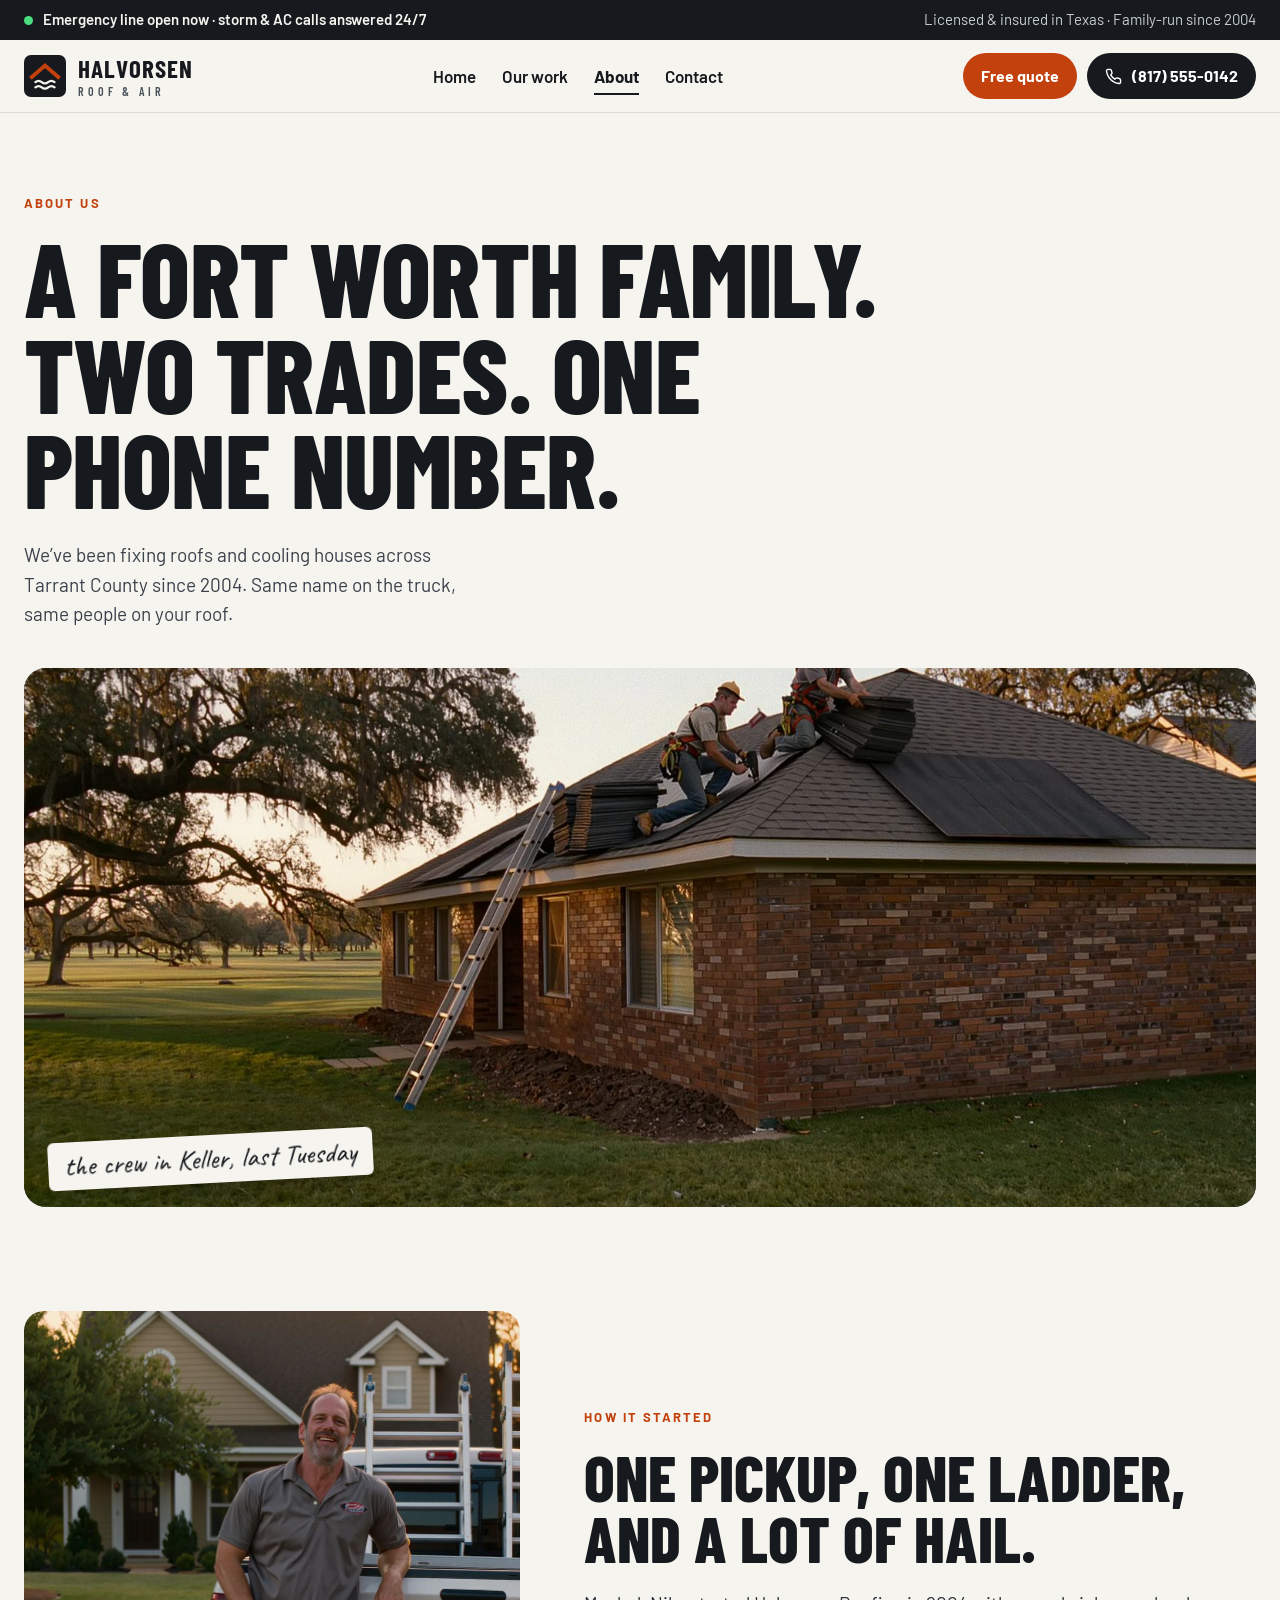
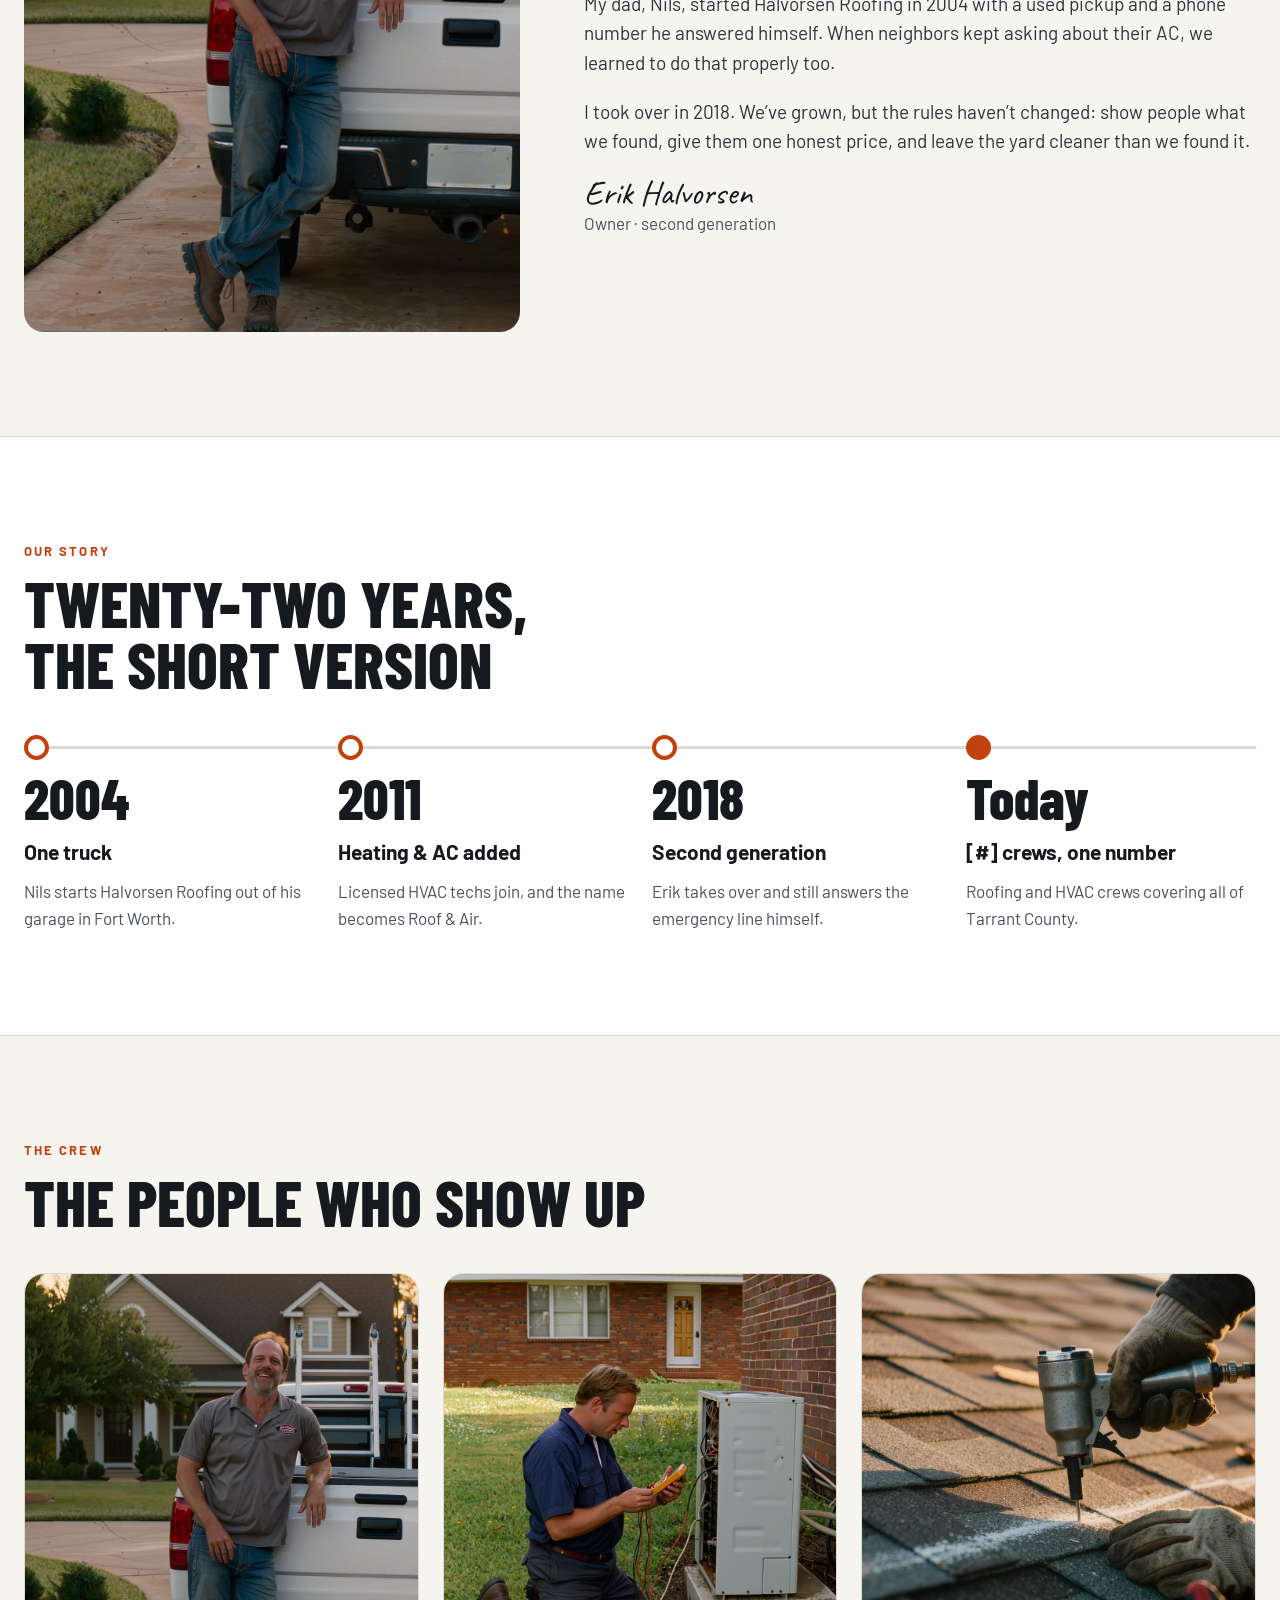
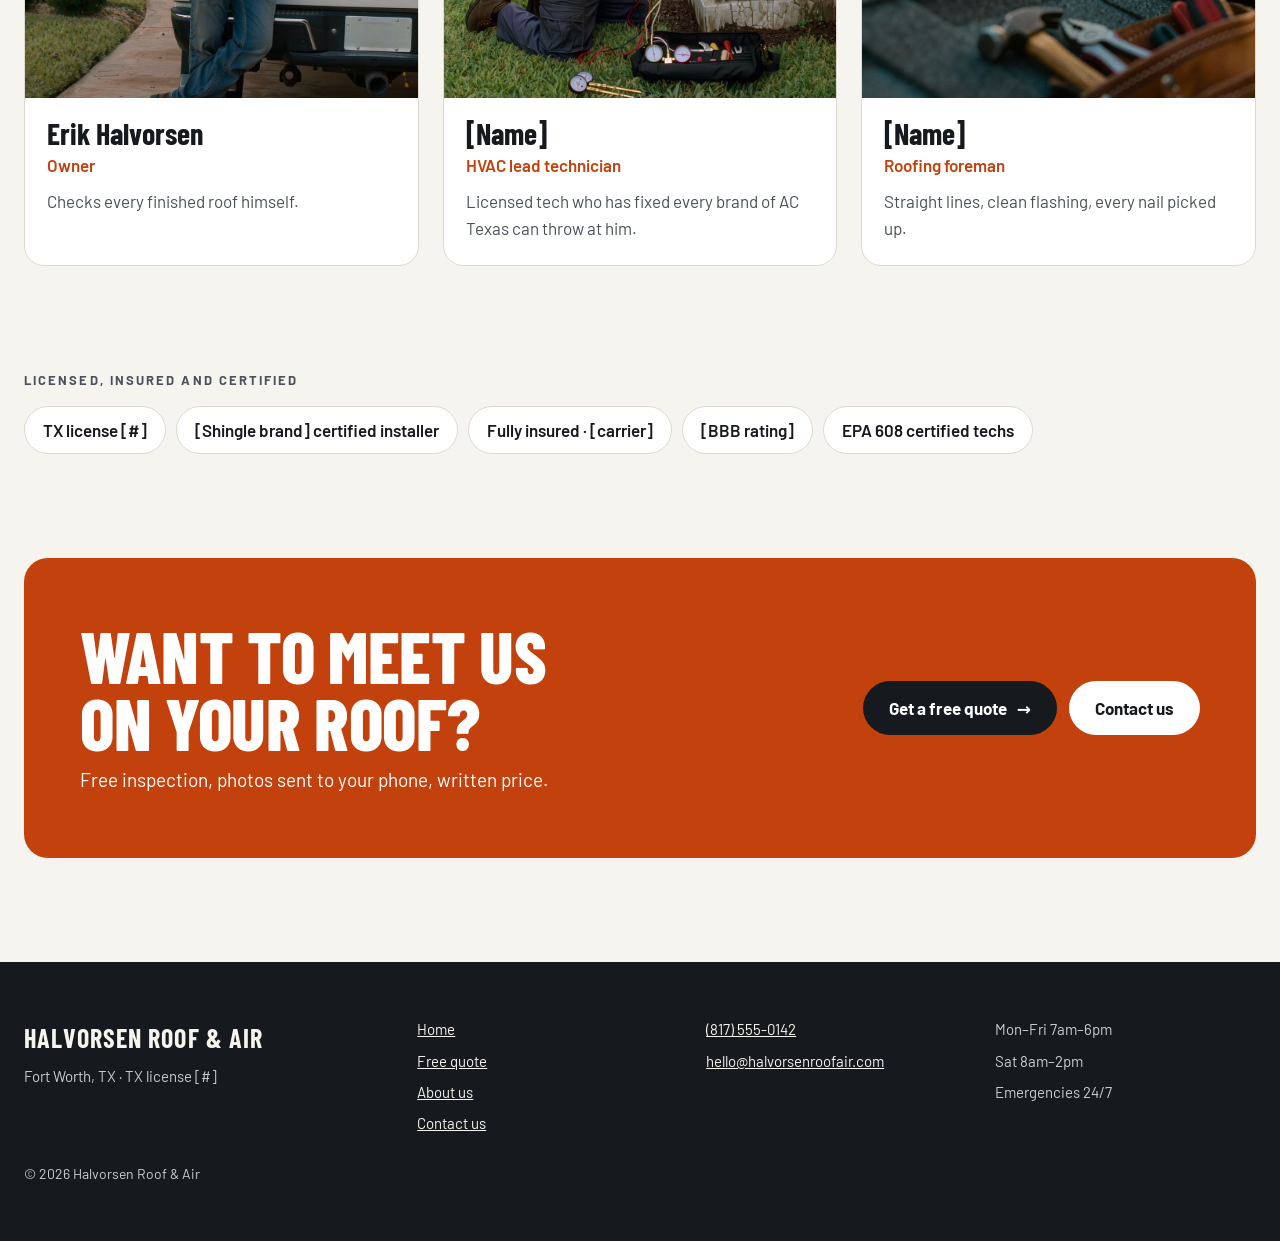
==== commit 69da7d96: "Trim the site: headline-only hero, fewer quote options, lower ballparks - Hero is just the headline " ====
--- a/about.html
+++ b/about.html
@@ -12,8 +12,7 @@
 <link rel="preconnect" href="https://fonts.googleapis.com">
 <link rel="preconnect" href="https://fonts.gstatic.com" crossorigin>
 <link rel="stylesheet" href="https://fonts.googleapis.com/css2?family=Barlow+Condensed:wght@600;700;800&amp;family=Barlow:wght@400;500;600;700&amp;family=Caveat:wght@600&amp;display=swap">
-<link rel="stylesheet" href="assets/style.css">
-<script>document.documentElement.className+=' js'</script>
+<link rel="stylesheet" href="assets/style.css?v=4">
 </head>
 <body>
 <a class="skip" href="#main">Skip to content</a>
@@ -24,14 +23,14 @@
 </div></div>
 <header class="hdr"><div class="wrap">
 <a class="logo" href="index.html" aria-label="Halvorsen Roof &amp; Air, home"><svg viewBox="0 0 48 48" aria-hidden="true"><rect width="48" height="48" rx="8" fill="#16191D"></rect><polyline points="9,25 24,12 39,25" fill="none" stroke="#C2410C" stroke-width="4.5" stroke-linejoin="miter" stroke-linecap="square"></polyline><path d="M13 31 q3.7 -3 7.3 0 t7.3 0 t7.3 0" fill="none" stroke="#F6F4EF" stroke-width="2.6" stroke-linecap="round"></path><path d="M13 37 q3.7 -3 7.3 0 t7.3 0 t7.3 0" fill="none" stroke="#F6F4EF" stroke-width="2.6" stroke-linecap="round"></path></svg><span><b>HALVORSEN</b><small>ROOF &amp; AIR</small></span></a>
-<nav class="nav" aria-label="Main"><a href="index.html">Home</a><a href="index.html#proof">Our work</a><a href="index.html#services">Services</a><a href="about.html" class="on" aria-current="page">About</a><a href="contact.html">Contact</a></nav>
+<nav class="nav" aria-label="Main"><a href="index.html">Home</a><a href="index.html#proof">Our work</a><a href="about.html" class="on" aria-current="page">About</a><a href="contact.html">Contact</a></nav>
 <div class="hdr-r">
 <a class="btn btn-acc btn-sm" href="quote.html">Free quote</a>
 <a class="btn btn-ink btn-sm" href="tel:+18175550142"><svg width="17" height="17" viewBox="0 0 24 24" fill="none" stroke="currentColor" stroke-width="2" stroke-linecap="round" stroke-linejoin="round" aria-hidden="true"><path d="M22 16.9v3a2 2 0 0 1-2.2 2 19.8 19.8 0 0 1-8.6-3.1 19.5 19.5 0 0 1-6-6A19.8 19.8 0 0 1 2.1 4.2 2 2 0 0 1 4.1 2h3a2 2 0 0 1 2 1.7c.1.9.4 1.8.7 2.7a2 2 0 0 1-.5 2.1L8 9.8a16 16 0 0 0 6 6l1.3-1.3a2 2 0 0 1 2.1-.4c.9.3 1.8.6 2.7.7a2 2 0 0 1 1.7 2z"></path></svg>(817) 555-0142</a>
 <a class="ibtn" href="tel:+18175550142" aria-label="Call (817) 555-0142"><svg width="20" height="20" viewBox="0 0 24 24" fill="none" stroke="currentColor" stroke-width="2" stroke-linecap="round" stroke-linejoin="round" aria-hidden="true"><path d="M22 16.9v3a2 2 0 0 1-2.2 2 19.8 19.8 0 0 1-8.6-3.1 19.5 19.5 0 0 1-6-6A19.8 19.8 0 0 1 2.1 4.2 2 2 0 0 1 4.1 2h3a2 2 0 0 1 2 1.7c.1.9.4 1.8.7 2.7a2 2 0 0 1-.5 2.1L8 9.8a16 16 0 0 0 6 6l1.3-1.3a2 2 0 0 1 2.1-.4c.9.3 1.8.6 2.7.7a2 2 0 0 1 1.7 2z"></path></svg></a>
 <button class="ibtn ghost" id="menu-btn" type="button" aria-expanded="false" aria-controls="mnav" aria-label="Open menu"><svg width="22" height="22" viewBox="0 0 24 24" fill="none" stroke="currentColor" stroke-width="2" stroke-linecap="round" stroke-linejoin="round" aria-hidden="true"><path d="M4 7h16M4 12h16M4 17h16"></path></svg></button>
 </div>
-<nav class="mnav" id="mnav" aria-label="Menu"><a href="index.html">Home<span class="arrow" aria-hidden="true">→</span></a><a href="index.html#proof">Our work<span class="arrow" aria-hidden="true">→</span></a><a href="index.html#services">Services<span class="arrow" aria-hidden="true">→</span></a><a href="about.html" class="on">About<span class="arrow" aria-hidden="true">→</span></a><a href="contact.html">Contact<span class="arrow" aria-hidden="true">→</span></a><a href="quote.html">Free quote<span class="arrow" aria-hidden="true">→</span></a></nav>
+<nav class="mnav" id="mnav" aria-label="Menu"><a href="index.html">Home<span class="arrow" aria-hidden="true">→</span></a><a href="index.html#proof">Our work<span class="arrow" aria-hidden="true">→</span></a><a href="about.html" class="on">About<span class="arrow" aria-hidden="true">→</span></a><a href="contact.html">Contact<span class="arrow" aria-hidden="true">→</span></a><a href="quote.html">Free quote<span class="arrow" aria-hidden="true">→</span></a></nav>
 </div></header>
 <main id="main">
 
@@ -52,11 +51,6 @@
 <section class="sec" style="background:#fff;border-top:1px solid var(--line);border-bottom:1px solid var(--line)"><div class="wrap">
 <div class="sec-head rv"><div class="t"><span class="eyebrow">Our story</span><h2 class="h2">Twenty-two years, the short version</h2></div></div>
 <ol class="tl"><li class="rv d0"><span class="pin" aria-hidden="true"></span><span class="yr">2004</span><h3>One truck</h3><p>Nils starts Halvorsen Roofing out of his garage in Fort Worth.</p></li><li class="rv d1"><span class="pin" aria-hidden="true"></span><span class="yr">2011</span><h3>Heating &amp; AC added</h3><p>Licensed HVAC techs join, and the name becomes Roof &amp; Air.</p></li><li class="rv d2"><span class="pin" aria-hidden="true"></span><span class="yr">2018</span><h3>Second generation</h3><p>Erik takes over and still answers the emergency line himself.</p></li><li class="rv d3"><span class="pin" aria-hidden="true"></span><span class="yr">Today</span><h3>[#] crews, one number</h3><p>Roofing and HVAC crews covering all of Tarrant County.</p></li></ol>
-</div></section>
-
-<section class="sec on-dark" style="background:var(--ink);color:var(--bone)"><div class="wrap">
-<div class="sec-head rv"><div class="t"><h2 class="h2">Three things we never skip</h2></div><span class="note dsk" style="color:var(--soft)">dad’s rules, still taped in every truck</span></div>
-<div class="vals"><div class="val rv d0"><svg width="32" height="32" viewBox="0 0 24 24" fill="none" stroke="currentColor" stroke-width="1.8" stroke-linecap="round" stroke-linejoin="round" aria-hidden="true"><path d="M23 19a2 2 0 0 1-2 2H3a2 2 0 0 1-2-2V8a2 2 0 0 1 2-2h4l2-3h6l2 3h4a2 2 0 0 1 2 2z"></path><circle cx="12" cy="13" r="4"></circle></svg><h3>We show you the photos</h3><p>Every inspection comes with pictures sent to your phone. If it doesn’t need fixing, we’ll say so.</p></div><div class="val rv d1"><svg width="32" height="32" viewBox="0 0 24 24" fill="none" stroke="currentColor" stroke-width="1.8" stroke-linecap="round" stroke-linejoin="round" aria-hidden="true"><path d="M14 2H6a2 2 0 0 0-2 2v16a2 2 0 0 0 2 2h12a2 2 0 0 0 2-2V8z"></path><path d="M14 2v6h6M8 13h8M8 17h5"></path></svg><h3>One price, in writing</h3><p>Line by line, before work starts. The quote is the invoice.</p></div><div class="val rv d2"><svg width="32" height="32" viewBox="0 0 24 24" fill="none" stroke="currentColor" stroke-width="1.8" stroke-linecap="round" stroke-linejoin="round" aria-hidden="true"><path d="M22 16.9v3a2 2 0 0 1-2.2 2 19.8 19.8 0 0 1-8.6-3.1 19.5 19.5 0 0 1-6-6A19.8 19.8 0 0 1 2.1 4.2 2 2 0 0 1 4.1 2h3a2 2 0 0 1 2 1.7c.1.9.4 1.8.7 2.7a2 2 0 0 1-.5 2.1L8 9.8a16 16 0 0 0 6 6l1.3-1.3a2 2 0 0 1 2.1-.4c.9.3 1.8.6 2.7.7a2 2 0 0 1 1.7 2z"></path></svg><h3>We pick up the phone</h3><p>Before the job, during it, and years after. Day or night.</p></div></div>
 </div></section>
 
 <section class="sec"><div class="wrap">
@@ -85,6 +79,6 @@
 <div class="wrap" style="display:block;margin-top:28px;font-size:14px">© 2026 Halvorsen Roof &amp; Air</div>
 </footer>
 <div class="mbar"><a class="a" href="tel:+18175550142">Call now</a><a class="b" href="quote.html">Free quote</a></div>
-<script src="assets/site.js" defer></script>
+<script src="assets/site.js?v=4" defer></script>
 </body>
 </html>
--- a/assets/style.css
+++ b/assets/style.css
@@ -309,12 +309,12 @@
 .in3{animation:rise .9s var(--ease) both .45s}
 .in4{animation:rise .9s var(--ease) both .6s}
 .swipe-hint i{display:inline-block;font-style:normal;animation:nudge 1.4s ease-in-out infinite}
-.js .rv{opacity:0;transform:translateY(24px);transition:opacity .8s var(--ease),transform .8s var(--ease)}
-.js .rv.in{opacity:1;transform:none}
-.js .rv.d1{transition-delay:.08s}.js .rv.d2{transition-delay:.16s}.js .rv.d3{transition-delay:.24s}
+.rv-on .rv{opacity:0;transform:translateY(24px);transition:opacity .8s var(--ease),transform .8s var(--ease)}
+.rv-on .rv.in{opacity:1;transform:none}
+.rv-on .rv.d1{transition-delay:.08s}.rv-on .rv.d2{transition-delay:.16s}.rv-on .rv.d3{transition-delay:.24s}
 @media (prefers-reduced-motion:reduce){
   *,*::before,*::after{animation:none !important;transition:none !important}
-  .js .rv{opacity:1;transform:none}
+  .rv-on .rv{opacity:1;transform:none}
   html{scroll-behavior:auto}
 }
 
